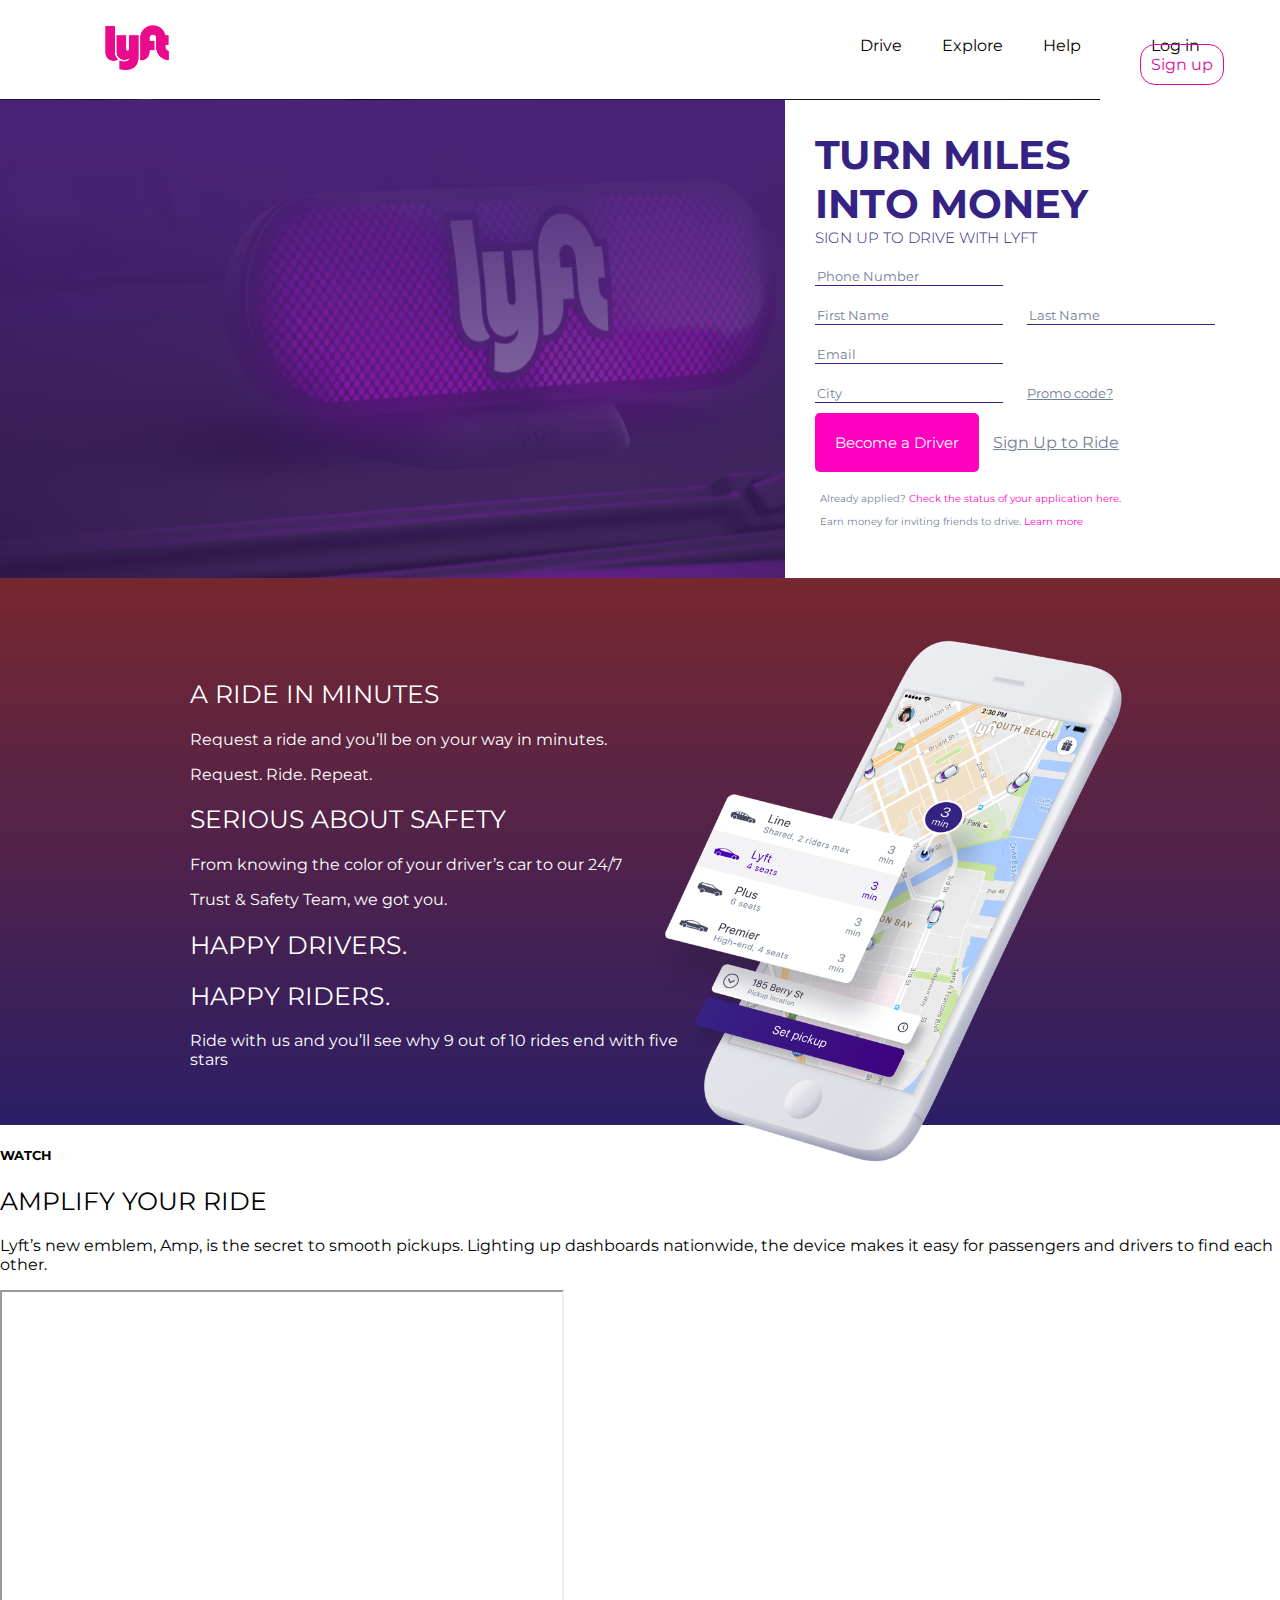
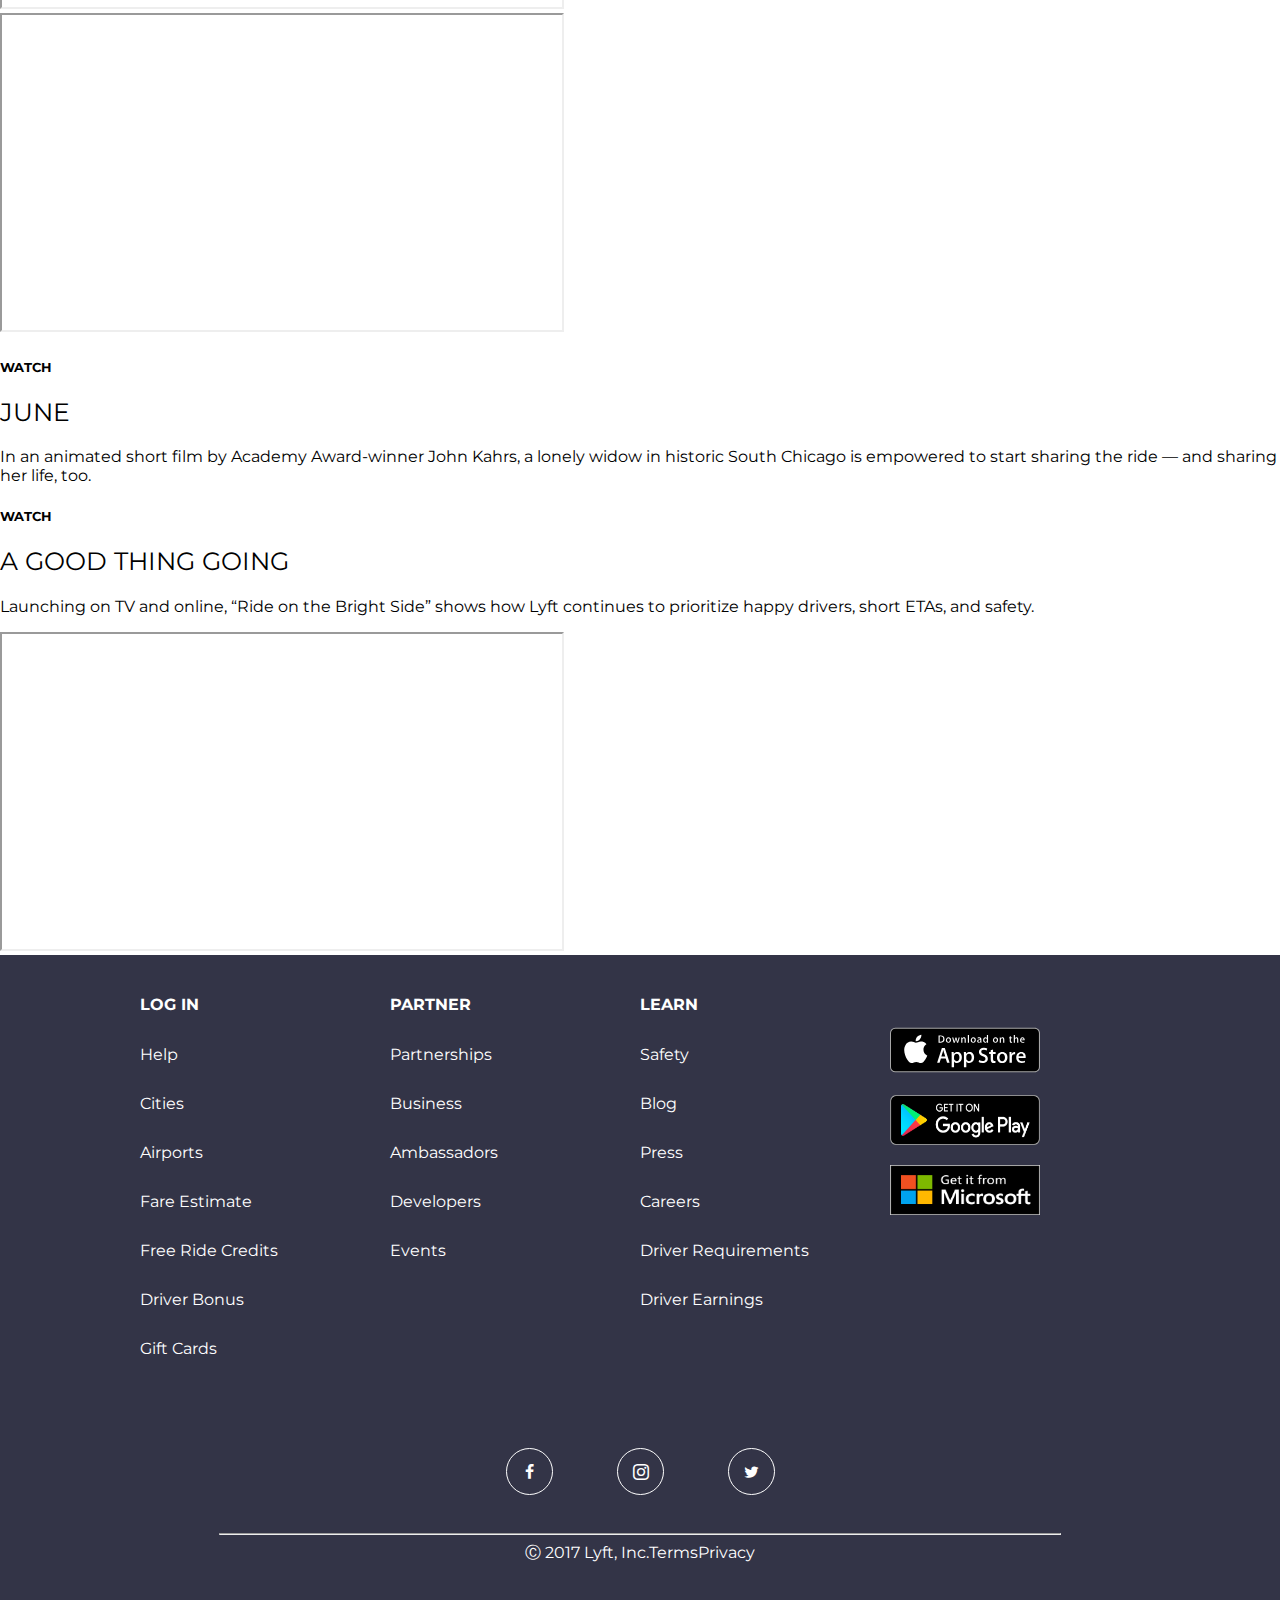
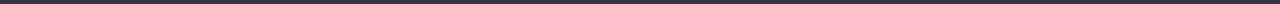
==== index.html @ 4984387f "Footer ready" ====
<!DOCTYPE html>
<html lang="en">
<head>
	<meta charset="UTF-8">
	<title>Leccion27-ProyectoFinal</title>
	<link rel="stylesheet" href="assets/css/main.css">
	<!-- FONTS -->
	<link href="https://fonts.googleapis.com/css?family=Montserrat:300,300i,400,400i,500|Raleway:300,300i,400,400i,500" rel="stylesheet">
	<!-- ICONS -->
	<link rel="stylesheet" href="assets/fonts/style.css">
</head>
<body>
	<header>
		<div>
			<img src="assets/img/logo-pink.png" alt="logo-pink" id="fondo">
			<nav>
				<ul>
					<li><a href="">Drive</a></li>
					<li><a href="">Explore</a></li>
					<li><a href="">Help</a></li>
				</ul>
				<div>
					<a href="">Log in</a>
					<a href="" class="sign-up">Sign up</a>
				</div>
			</nav>	
		</div>	
	</header>

	<div id="registro">
		<div id="container">
			<aside>
			<h1>TURN MILES <br>INTO MONEY</h1>
			<h6>SIGN UP TO DRIVE WITH LYFT</h6>
				<div>
					<form action="">
						<div>
							<input type="tel" placeholder="Phone Number">
						</div>
						<div>
							<input type="text" placeholder="First Name">
						
						<span class="right">
							<input type="text" placeholder="Last Name" id="lastname">
						</span>
						</div>
						<div>
							<input type="email" placeholder="Email">
						</div>
						<div>
							<input type="text" placeholder="City">
						
						<span class="right"><ins>Promo code?</ins></span>
						</div>
						<button type="submit">Become a Driver</button>
						<span><ins>Sign Up to Ride</ins></span>
						<div class="condi">
							<p>Already applied? <span style="color: #FF00BF">Check the status of your application here.</span></p>
							<p>Earn money for inviting friends to drive. <span style="color: #FF00BF">Learn more</span> </p>
						</div>
					</form>
				</div>
			</aside>	
		</div>		
	</div>
	<section id="second">
		<div class="section-two">
			<div>
				<h2>A RIDE IN MINUTES</h2>
				<p>Request a ride and you’ll be on your way in minutes.</p>
				<p>Request. Ride. Repeat.</p>
			</div>
			<div>
				<h2>SERIOUS ABOUT SAFETY</h2>
				<p>From knowing the color of your driver’s car to our 24/7</p>
				<p>Trust & Safety Team, we got you.</p>
			</div>
			<div>
				<h2>HAPPY DRIVERS.</h2>
				<h2>HAPPY RIDERS.</h2>
				<p>Ride with us and you’ll see why 9 out of 10 rides end with five stars</p>
			</div>
		</div>
		<img src="assets/img/phone.png" alt="phone" class="phone">
	</section>
	<section id="third">
		<div>
			<h5>WATCH</h5>
			<h2>AMPLIFY YOUR RIDE</h2>
			<p>Lyft’s new emblem, Amp, is the secret to smooth pickups. Lighting up dashboards nationwide, the device makes it easy for passengers and drivers to find each other.</p>
			<iframe width="560" height="315" src="https://www.youtube.com/embed/fLSmUWOYpKw?autohide=1" allowfullscreen></iframe>
		</div>
		<div>
			<iframe width="560" height="315" src="https://www.youtube.com/embed/v8nyGzOLsdw?autohide=1" allowfullscreen></iframe>
			<h5>WATCH</h5>
			<h2>JUNE</h2>
			<p>In an animated short film by Academy Award-winner John Kahrs, a lonely widow in historic South Chicago is empowered to start sharing the ride — and sharing her life, too.</p>
		</div>
		<div>
			<h5>WATCH</h5>
			<h2>A GOOD THING GOING</h2>
			<p>Launching on TV and online, “Ride on the Bright Side” shows how Lyft continues to prioritize happy drivers, short ETAs, and safety.</p>
			<iframe width="560" height="315" src="https://www.youtube.com/embed/xj2VWLV0xCU?autohide=1" allowfullscreen></iframe>
		</div>
	</section>

	<footer>
		<div class="foot-right">
			<div class="foot-one foot">
				<h4>LOG IN</h4>
				<a href="">Help</a>
				<a href="">Cities</a>
				<a href="">Airports</a>
				<a href="">Fare Estimate</a>
				<a href="">Free Ride Credits</a>
				<a href="">Driver Bonus</a>
				<a href="">Gift Cards</a>
			</div>
			<div class="foot-two foot">
				<h4>PARTNER</h4>
				<a href="">Partnerships</a>
				<a href="">Business</a>
				<a href="">Ambassadors</a>
				<a href="">Developers</a>
				<a href="">Events</a>
			</div>
			<div class="foot-three foot">
				<h4>LEARN</h4>
				<a href="">Safety</a>
				<a href="">Blog</a>
				<a href="">Press</a>
				<a href="">Careers</a>
				<a href="">Driver Requirements</a>
				<a href="">Driver Earnings</a>
			</div>
		</div>
		<div class="foot-right box2">
			<img src="assets/img/apple-store.svg" alt="" class="foot-img">
			<img src="assets/img/google-play.png" alt="" class="foot-img">
			<img src="assets/img/microsoft.png" alt="" class="foot-img">
		</div>
		<div class="social">
			<div class="icon-bord"><span class="icon icon-facebook"></span></div>
			<div class="icon-bord"><span class="icon icon-instagram"></span></div>
			<div class="icon-bord"><span class="icon icon-twitter"></span>
			</div>		
		<hr>
		<span>&#9400; 2017 Lyft, Inc.TermsPrivacy</span>
		</div>
	</footer>


	<script type="text/javascript" src="assets/js/app.js" ></script>
</body>
</html>
---- assets/css/main.css ----
/*font-family: 'Raleway', sans-serif;*/

*{
	font-family: 'Montserrat', sans-serif;
	
}
body{
	margin:0;
	padding: 0;
}
header{
	/*overflow: auto;*/
	position: fixed;
	top: 0;
	width: 100%;
	z-index: 10;
	background: #fff;
	

}

#fondo{
	width: 5%;
	height: 5%
	margin: 10px;
	margin-left: 80px;
	padding: 25px;
	margin-top: 
}
nav{
	position: absolute;
	top: 20px;
}
ul{
	margin-left: 800px;
	}
li{
	float: left;
	list-style: none;
}
a{
	margin: 10px;
	padding: 10px;
	color: #000;
	text-decoration: none;
}
nav > div{
	margin-left: 1130px;
}
div > a{
	border: 1px solid white;
	border-radius:  15px;
	padding: 10px 10px;
}
/*div > a:nth-child(2){*/
.sign-up{
	color: #D50D9F;
	border-color: #D50D9F;

}
/*REGISTRO*/
aside{
	position: relative;
	left: 785px;
	/*margin-left: 850px;*/
	background: #fff;
	width: 500px;
	padding: 30px;
	color: #352384;

}
#registro{
	position: relative;
	background-image: url("../img/fondo.png");
	/*background-size: 100% 100%;*/
	background-repeat: no-repeat;
	background-position: -100px 35%;
	padding-top: 100px;
	
}
#container{
	background: rgba(75,34,120,1);
	background:linear-gradient(rgba(75,34,120,1) 0%, rgba(75,34,120,0.5) 100%);
	
}
h1{
	font-size: 40px;
	margin: 0;
}
h6{
	font-size: 15px;
	font-weight: 300;
	padding: 0;
	margin:0;
	margin-bottom: 10px;
}
/*FORMULARIO*/
input{
	border: none;
	border-bottom: 1px solid #352384;
	color: #352384;
	margin: 10px 0;

}
input::placeholder{
	color: #728099;

}
.right{
	margin-left: 20px;
	color: #728099;
	font-size: 13px;
}
button{
	background: #FF00BF;
	color: #fff;
	border: none;
	padding: 20px;
	border-radius: 5px;
	font-size: 15px;
}
span:nth-child(6){
	color: #728099;
	margin-left: 10px;
}
.condi{
	font-size: 10px;
	color: #728099;
	margin: 5px;
	padding: 5px 0;
}
/*SECTION 2*/
#second{
	position: relative;
	background:linear-gradient(#76272F,#2B1E66);
}
.section-two{
	color: #fff;
	margin-left: 150px;
	padding: 40px;
	padding-top: 80px;
	width: 500px;
}
.phone{
	position: absolute;
	top: 50px;
	left: 50%;
	width: 40%;
	height: 100%;
}
h2{
	font-size: 25px;
	font-weight: 400;

}
/*SECTION 3*/

/*FOOTER*/
footer{
	background: #333447;
	position: relative;
}
.foot{
	margin-left: 120px;
	/*display: inline-block;*/
}
h4{
	color: white;
	margin-left: 20px;
	margin-top: 40px;
}
.foot-two{
	/*margin-bottom: 100px;*/
	position: absolute;
	top: 0;
	left:250px;
}
.foot-three{
	position: absolute;
	top: 0;
	left: 500px;
}
.foot > a{
	display: block;
	border: none;
	color: #fff;
}
.foot > a:hover{
	color: #D50D9F;
	text-decoration: underline;
}
.foot-right{
	display: inline-block;
}
.box2{
	/*margin-left: 120px;*/
	position: absolute;
	top: 50px;
	right: 220px;
}
.foot-img{
	width: 150px;
	height: 50px;
	display: block;
	margin: 20px;
}
/*SOCIAL*/
.social{
	width: 1200px;
	margin: 0 auto;
	text-align: center;
	color: #fff;
	padding:40px;
	/*padding-bottom: 40px;*/
}
.icon-bord{
	border:1px solid #fff;
	border-radius: 50%;
	display: inline-block;
	padding: 15px;
	width: 15px;
	height: 15px;
	margin: 30px;
}
hr{
	width: 70%;
};
---- assets/fonts/style.css ----
@font-face {
  font-family: 'icomoon';
  src:  url('fonts/icomoon.eot?a2e621');
  src:  url('fonts/icomoon.eot?a2e621#iefix') format('embedded-opentype'),
    url('fonts/icomoon.ttf?a2e621') format('truetype'),
    url('fonts/icomoon.woff?a2e621') format('woff'),
    url('fonts/icomoon.svg?a2e621#icomoon') format('svg');
  font-weight: normal;
  font-style: normal;
}

[class^="icon-"], [class*=" icon-"] {
  /* use !important to prevent issues with browser extensions that change fonts */
  font-family: 'icomoon' !important;
  speak: none;
  font-style: normal;
  font-weight: normal;
  font-variant: normal;
  text-transform: none;
  line-height: 1;

  /* Better Font Rendering =========== */
  -webkit-font-smoothing: antialiased;
  -moz-osx-font-smoothing: grayscale;
}

.icon-star:before {
  content: "\f005";
}
.icon-star-o:before {
  content: "\f006";
}
.icon-user:before {
  content: "\f007";
}
.icon-film:before {
  content: "\f008";
}
.icon-th-large:before {
  content: "\f009";
}
.icon-volume-up:before {
  content: "\f028";
}
.icon-leaf:before {
  content: "\f06c";
}
.icon-comment:before {
  content: "\f075";
}
.icon-comments:before {
  content: "\f086";
}
.icon-thumbs-o-up:before {
  content: "\f087";
}
.icon-heart-o:before {
  content: "\f08a";
}
.icon-bookmark-o:before {
  content: "\f097";
}
.icon-twitter:before {
  content: "\f099";
}
.icon-facebook:before {
  content: "\f09a";
}
.icon-facebook-f:before {
  content: "\f09a";
}
.icon-google-plus:before {
  content: "\f0d5";
}
.icon-linkedin:before {
  content: "\f0e1";
}
.icon-bug:before {
  content: "\f188";
}
.icon-pagelines:before {
  content: "\f18c";
}
.icon-child:before {
  content: "\f1ae";
}
.icon-share-alt:before {
  content: "\f1e0";
}
.icon-venus:before {
  content: "\f221";
}
.icon-mars:before {
  content: "\f222";
}
.icon-snapchat-ghost:before {
  content: "\f2ac";
}
.icon-user-circle-o:before {
  content: "\f2be";
}
.icon-pen:before {
  content: "\e900";
}
.icon-music2:before {
  content: "\e902";
}
.icon-world:before {
  content: "\e901";
}
.icon-home3:before {
  content: "\e903";
}
.icon-music:before {
  content: "\e911";
}
.icon-play:before {
  content: "\e912";
}
.icon-pacman:before {
  content: "\e916";
}
.icon-spades:before {
  content: "\e917";
}
.icon-clubs:before {
  content: "\e918";
}
.icon-search2:before {
  content: "\e986";
}
.icon-accessibility:before {
  content: "\e9b2";
}
.icon-point-down:before {
  content: "\ea05";
}
.icon-instagram:before {
  content: "\ea92";
}
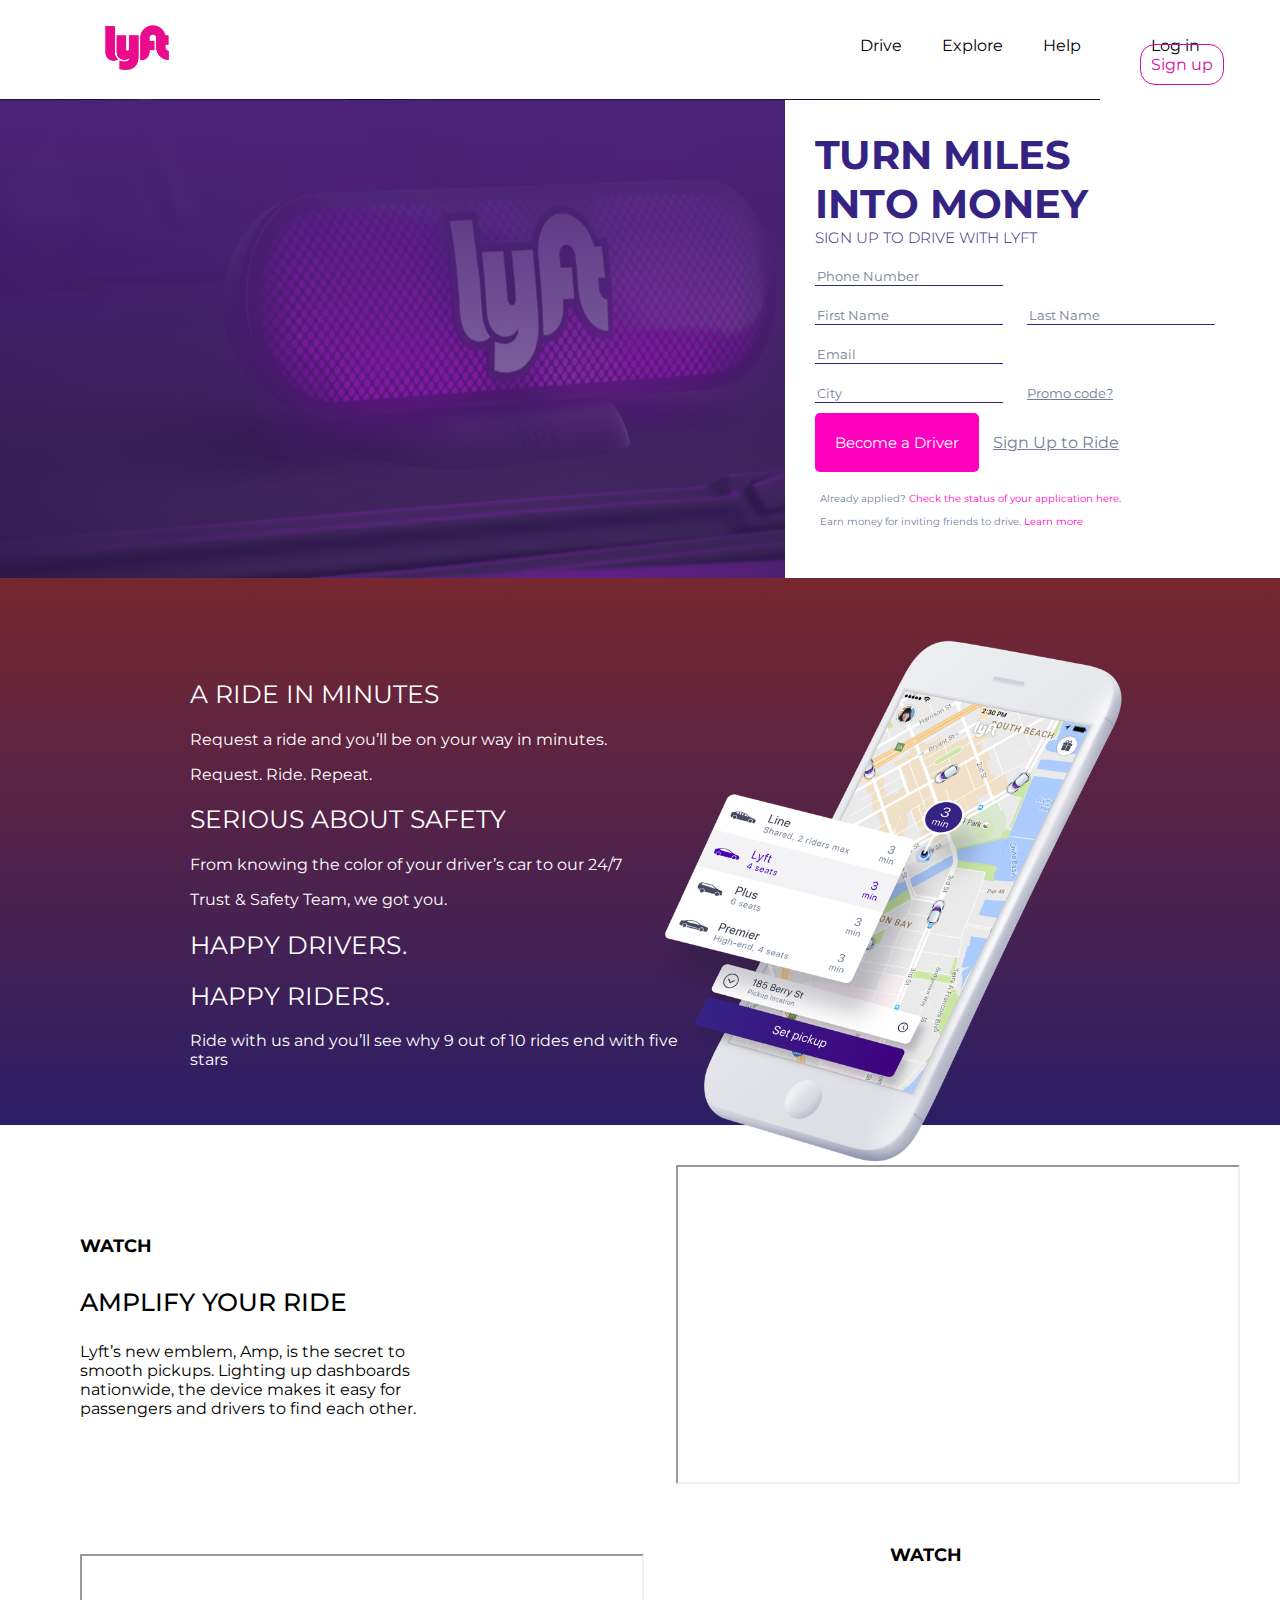
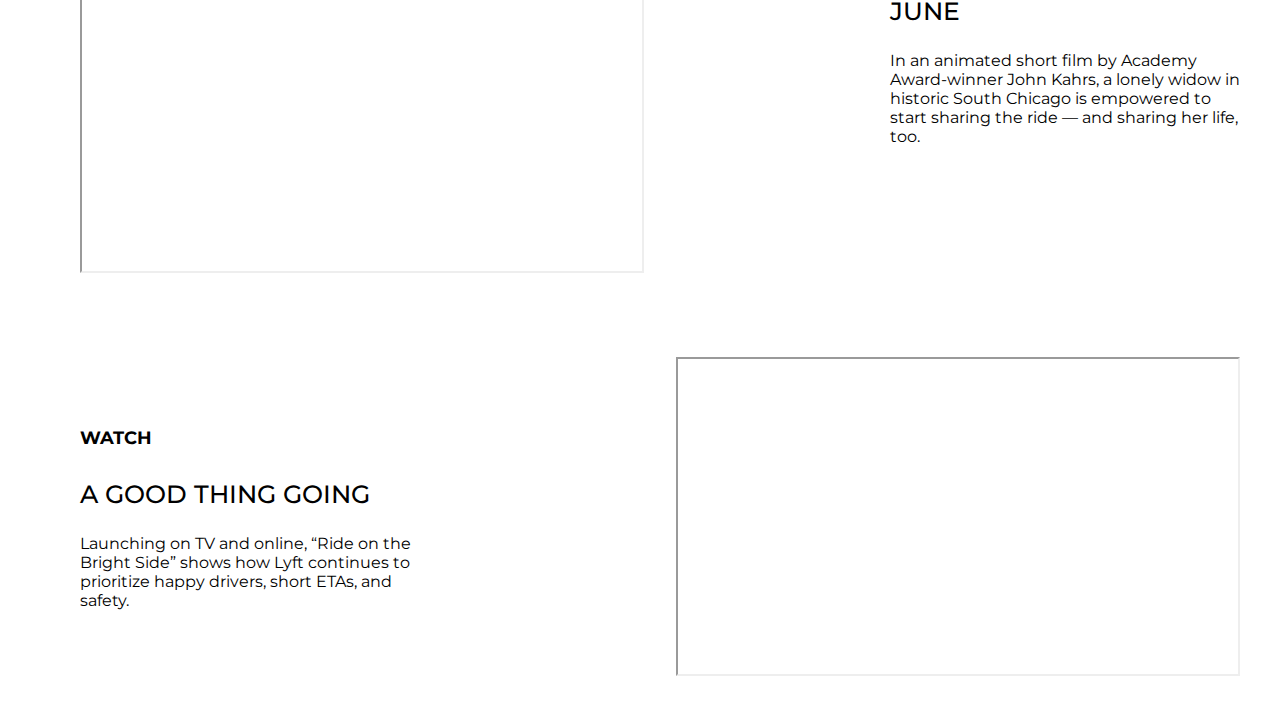
==== commit d04e1c10: "Section half-ready" ====
--- a/index.html
+++ b/index.html
@@ -21,7 +21,7 @@
 				</ul>
 				<div>
 					<a href="">Log in</a>
-					<a href="" class="sign-up">Sign up</a>
+					<a href="">Sign up</a>
 				</div>
 			</nav>	
 		</div>	
@@ -84,70 +84,32 @@
 		<img src="assets/img/phone.png" alt="phone" class="phone">
 	</section>
 	<section id="third">
-		<div>
+		<div class="section-three box3">
 			<h5>WATCH</h5>
-			<h2>AMPLIFY YOUR RIDE</h2>
-			<p>Lyft’s new emblem, Amp, is the secret to smooth pickups. Lighting up dashboards nationwide, the device makes it easy for passengers and drivers to find each other.</p>
-			<iframe width="560" height="315" src="https://www.youtube.com/embed/fLSmUWOYpKw?autohide=1" allowfullscreen></iframe>
+			<h3>AMPLIFY YOUR RIDE</h3>
+			<p class="section">Lyft’s new emblem, Amp, is the secret to smooth pickups. Lighting up dashboards nationwide, the device makes it easy for passengers and drivers to find each other.</p>
+			<iframe class="video1" width="560" height="315" src="https://www.youtube.com/embed/fLSmUWOYpKw?autohide=1" allowfullscreen></iframe>
 		</div>
-		<div>
-			<iframe width="560" height="315" src="https://www.youtube.com/embed/v8nyGzOLsdw?autohide=1" allowfullscreen></iframe>
+		<div class="section-three">
+			<iframe class="video2" width="560" height="315" src="https://www.youtube.com/embed/v8nyGzOLsdw?autohide=1" allowfullscreen></iframe>
+			<div class="box4">		
+				<h5>WATCH</h5>
+				<h3>JUNE</h3>
+				<p class="section">In an animated short film by Academy Award-winner John Kahrs, a lonely widow in historic South Chicago is empowered to start sharing the ride — and sharing her life, too.</p>
+			</div>
+		</div>
+		<div class="section-three box5">
 			<h5>WATCH</h5>
-			<h2>JUNE</h2>
-			<p>In an animated short film by Academy Award-winner John Kahrs, a lonely widow in historic South Chicago is empowered to start sharing the ride — and sharing her life, too.</p>
-		</div>
-		<div>
-			<h5>WATCH</h5>
-			<h2>A GOOD THING GOING</h2>
-			<p>Launching on TV and online, “Ride on the Bright Side” shows how Lyft continues to prioritize happy drivers, short ETAs, and safety.</p>
-			<iframe width="560" height="315" src="https://www.youtube.com/embed/xj2VWLV0xCU?autohide=1" allowfullscreen></iframe>
+			<h3>A GOOD THING GOING</h3>
+			<p class="section">Launching on TV and online, “Ride on the Bright Side” shows how Lyft continues to prioritize happy drivers, short ETAs, and safety.</p>
+			<iframe class="video3" width="560" height="315" src="https://www.youtube.com/embed/xj2VWLV0xCU?autohide=1" allowfullscreen></iframe>
 		</div>
 	</section>
 
-	<footer>
-		<div class="foot-right">
-			<div class="foot-one foot">
-				<h4>LOG IN</h4>
-				<a href="">Help</a>
-				<a href="">Cities</a>
-				<a href="">Airports</a>
-				<a href="">Fare Estimate</a>
-				<a href="">Free Ride Credits</a>
-				<a href="">Driver Bonus</a>
-				<a href="">Gift Cards</a>
-			</div>
-			<div class="foot-two foot">
-				<h4>PARTNER</h4>
-				<a href="">Partnerships</a>
-				<a href="">Business</a>
-				<a href="">Ambassadors</a>
-				<a href="">Developers</a>
-				<a href="">Events</a>
-			</div>
-			<div class="foot-three foot">
-				<h4>LEARN</h4>
-				<a href="">Safety</a>
-				<a href="">Blog</a>
-				<a href="">Press</a>
-				<a href="">Careers</a>
-				<a href="">Driver Requirements</a>
-				<a href="">Driver Earnings</a>
-			</div>
-		</div>
-		<div class="foot-right box2">
-			<img src="assets/img/apple-store.svg" alt="" class="foot-img">
-			<img src="assets/img/google-play.png" alt="" class="foot-img">
-			<img src="assets/img/microsoft.png" alt="" class="foot-img">
-		</div>
-		<div class="social">
-			<div class="icon-bord"><span class="icon icon-facebook"></span></div>
-			<div class="icon-bord"><span class="icon icon-instagram"></span></div>
-			<div class="icon-bord"><span class="icon icon-twitter"></span>
-			</div>		
-		<hr>
-		<span>&#9400; 2017 Lyft, Inc.TermsPrivacy</span>
-		</div>
-	</footer>
+	
+
+
+
 
 
 	<script type="text/javascript" src="assets/js/app.js" ></script>
--- a/assets/css/main.css
+++ b/assets/css/main.css
@@ -52,8 +52,7 @@
 	border-radius:  15px;
 	padding: 10px 10px;
 }
-/*div > a:nth-child(2){*/
-.sign-up{
+div > a:nth-child(2){
 	color: #D50D9F;
 	border-color: #D50D9F;
 
@@ -154,74 +153,45 @@
 
 }
 /*SECTION 3*/
-
+h5{
+	font-size: 18px;
+}
+h3{
+	font-size: 25px;
+	font-weight: 500;
+}
+.section{
+	width: 350px;
+}
+.third{
+	position: relative;
+}
+.section-three{
+	margin:40px;
+	padding:40px;
+	position: relative;
+}
+.video1{
+	position: absolute;
+	top: 0;
+	right: 0;
+}
+/*.video2{
+	position: absolute;
+	top: 0;
+	left: 0;
+}*/
+.box4{
+	position: absolute;
+	top: 0;
+	right: 0;
+}
+.video3{
+	position: absolute;
+	top: 0;
+	right: 0;
+}
 /*FOOTER*/
 footer{
 	background: #333447;
-	position: relative;
-}
-.foot{
-	margin-left: 120px;
-	/*display: inline-block;*/
-}
-h4{
-	color: white;
-	margin-left: 20px;
-	margin-top: 40px;
-}
-.foot-two{
-	/*margin-bottom: 100px;*/
-	position: absolute;
-	top: 0;
-	left:250px;
-}
-.foot-three{
-	position: absolute;
-	top: 0;
-	left: 500px;
-}
-.foot > a{
-	display: block;
-	border: none;
-	color: #fff;
-}
-.foot > a:hover{
-	color: #D50D9F;
-	text-decoration: underline;
-}
-.foot-right{
-	display: inline-block;
-}
-.box2{
-	/*margin-left: 120px;*/
-	position: absolute;
-	top: 50px;
-	right: 220px;
-}
-.foot-img{
-	width: 150px;
-	height: 50px;
-	display: block;
-	margin: 20px;
-}
-/*SOCIAL*/
-.social{
-	width: 1200px;
-	margin: 0 auto;
-	text-align: center;
-	color: #fff;
-	padding:40px;
-	/*padding-bottom: 40px;*/
-}
-.icon-bord{
-	border:1px solid #fff;
-	border-radius: 50%;
-	display: inline-block;
-	padding: 15px;
-	width: 15px;
-	height: 15px;
-	margin: 30px;
-}
-hr{
-	width: 70%;
-};+}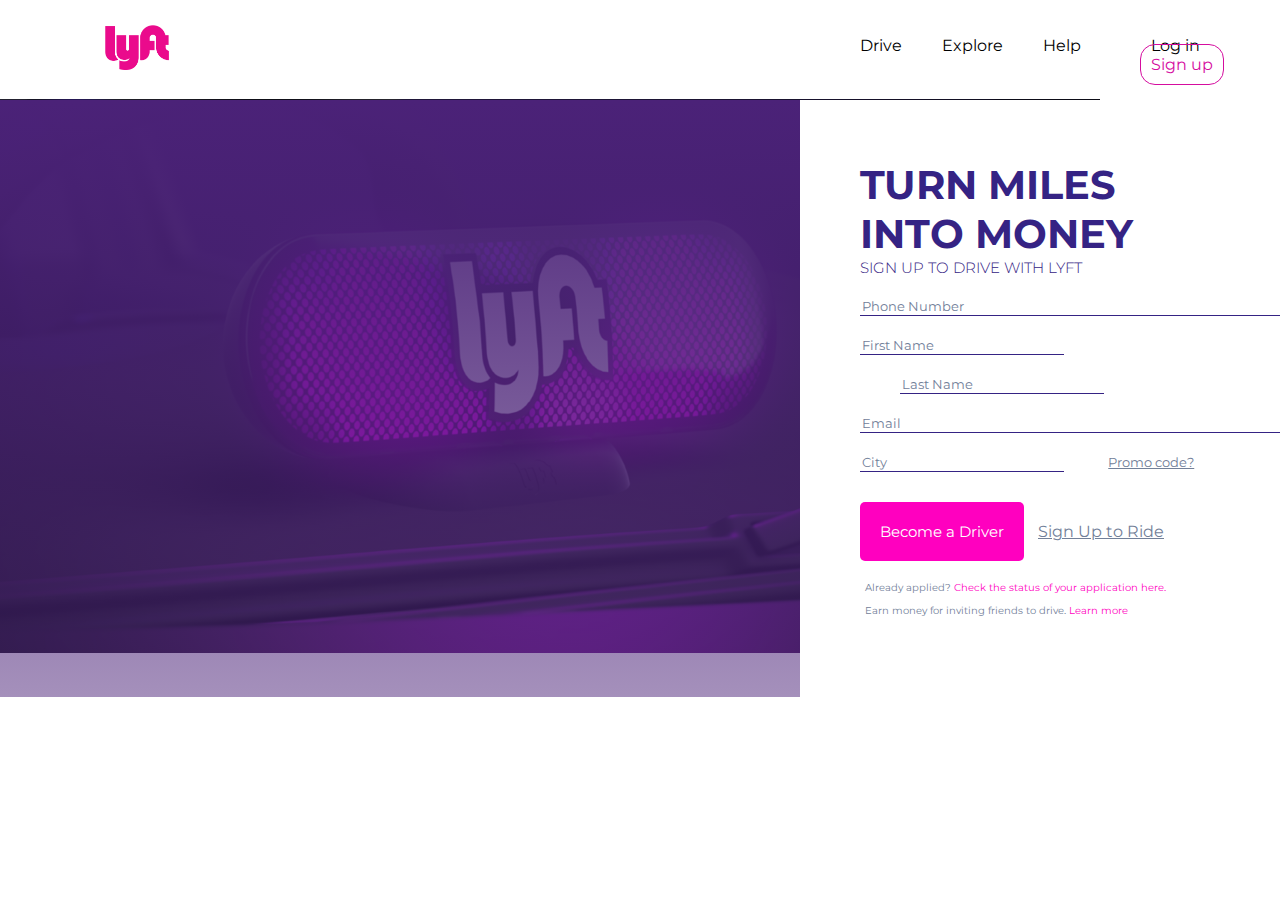
==== commit 9dc58e1e: "nav-ready" ====
--- a/index.html
+++ b/index.html
@@ -38,17 +38,17 @@
 							<input type="tel" placeholder="Phone Number">
 						</div>
 						<div>
-							<input type="text" placeholder="First Name">
+							<input class="middle" type="text" placeholder="First Name">
 						
 						<span class="right">
-							<input type="text" placeholder="Last Name" id="lastname">
+							<input class="middle" type="text" placeholder="Last Name" id="lastname">
 						</span>
 						</div>
 						<div>
 							<input type="email" placeholder="Email">
 						</div>
 						<div>
-							<input type="text" placeholder="City">
+							<input class="middle" type="text" placeholder="City">
 						
 						<span class="right"><ins>Promo code?</ins></span>
 						</div>
@@ -63,49 +63,6 @@
 			</aside>	
 		</div>		
 	</div>
-	<section id="second">
-		<div class="section-two">
-			<div>
-				<h2>A RIDE IN MINUTES</h2>
-				<p>Request a ride and you’ll be on your way in minutes.</p>
-				<p>Request. Ride. Repeat.</p>
-			</div>
-			<div>
-				<h2>SERIOUS ABOUT SAFETY</h2>
-				<p>From knowing the color of your driver’s car to our 24/7</p>
-				<p>Trust & Safety Team, we got you.</p>
-			</div>
-			<div>
-				<h2>HAPPY DRIVERS.</h2>
-				<h2>HAPPY RIDERS.</h2>
-				<p>Ride with us and you’ll see why 9 out of 10 rides end with five stars</p>
-			</div>
-		</div>
-		<img src="assets/img/phone.png" alt="phone" class="phone">
-	</section>
-	<section id="third">
-		<div class="section-three box3">
-			<h5>WATCH</h5>
-			<h3>AMPLIFY YOUR RIDE</h3>
-			<p class="section">Lyft’s new emblem, Amp, is the secret to smooth pickups. Lighting up dashboards nationwide, the device makes it easy for passengers and drivers to find each other.</p>
-			<iframe class="video1" width="560" height="315" src="https://www.youtube.com/embed/fLSmUWOYpKw?autohide=1" allowfullscreen></iframe>
-		</div>
-		<div class="section-three">
-			<iframe class="video2" width="560" height="315" src="https://www.youtube.com/embed/v8nyGzOLsdw?autohide=1" allowfullscreen></iframe>
-			<div class="box4">		
-				<h5>WATCH</h5>
-				<h3>JUNE</h3>
-				<p class="section">In an animated short film by Academy Award-winner John Kahrs, a lonely widow in historic South Chicago is empowered to start sharing the ride — and sharing her life, too.</p>
-			</div>
-		</div>
-		<div class="section-three box5">
-			<h5>WATCH</h5>
-			<h3>A GOOD THING GOING</h3>
-			<p class="section">Launching on TV and online, “Ride on the Bright Side” shows how Lyft continues to prioritize happy drivers, short ETAs, and safety.</p>
-			<iframe class="video3" width="560" height="315" src="https://www.youtube.com/embed/xj2VWLV0xCU?autohide=1" allowfullscreen></iframe>
-		</div>
-	</section>
-
 	
 
 
--- a/assets/css/main.css
+++ b/assets/css/main.css
@@ -60,12 +60,13 @@
 /*REGISTRO*/
 aside{
 	position: relative;
-	left: 785px;
+	left: 800px;
 	/*margin-left: 850px;*/
 	background: #fff;
-	width: 500px;
-	padding: 30px;
+	/*width: 500px;*/
+	padding: 60px;
 	color: #352384;
+	display: inline-block;
 
 }
 #registro{
@@ -99,14 +100,22 @@
 	border-bottom: 1px solid #352384;
 	color: #352384;
 	margin: 10px 0;
+	width: 100%;
 
 }
 input::placeholder{
 	color: #728099;
 
 }
+form{
+	width: 445px;
+}
+
+.middle{
+	width: 45%;
+}
 .right{
-	margin-left: 20px;
+	margin-left: 40px;
 	color: #728099;
 	font-size: 13px;
 }
@@ -117,6 +126,7 @@
 	padding: 20px;
 	border-radius: 5px;
 	font-size: 15px;
+	margin-top: 20px;
 }
 span:nth-child(6){
 	color: #728099;
@@ -153,44 +163,7 @@
 
 }
 /*SECTION 3*/
-h5{
-	font-size: 18px;
-}
-h3{
-	font-size: 25px;
-	font-weight: 500;
-}
-.section{
-	width: 350px;
-}
-.third{
-	position: relative;
-}
-.section-three{
-	margin:40px;
-	padding:40px;
-	position: relative;
-}
-.video1{
-	position: absolute;
-	top: 0;
-	right: 0;
-}
-/*.video2{
-	position: absolute;
-	top: 0;
-	left: 0;
-}*/
-.box4{
-	position: absolute;
-	top: 0;
-	right: 0;
-}
-.video3{
-	position: absolute;
-	top: 0;
-	right: 0;
-}
+
 /*FOOTER*/
 footer{
 	background: #333447;
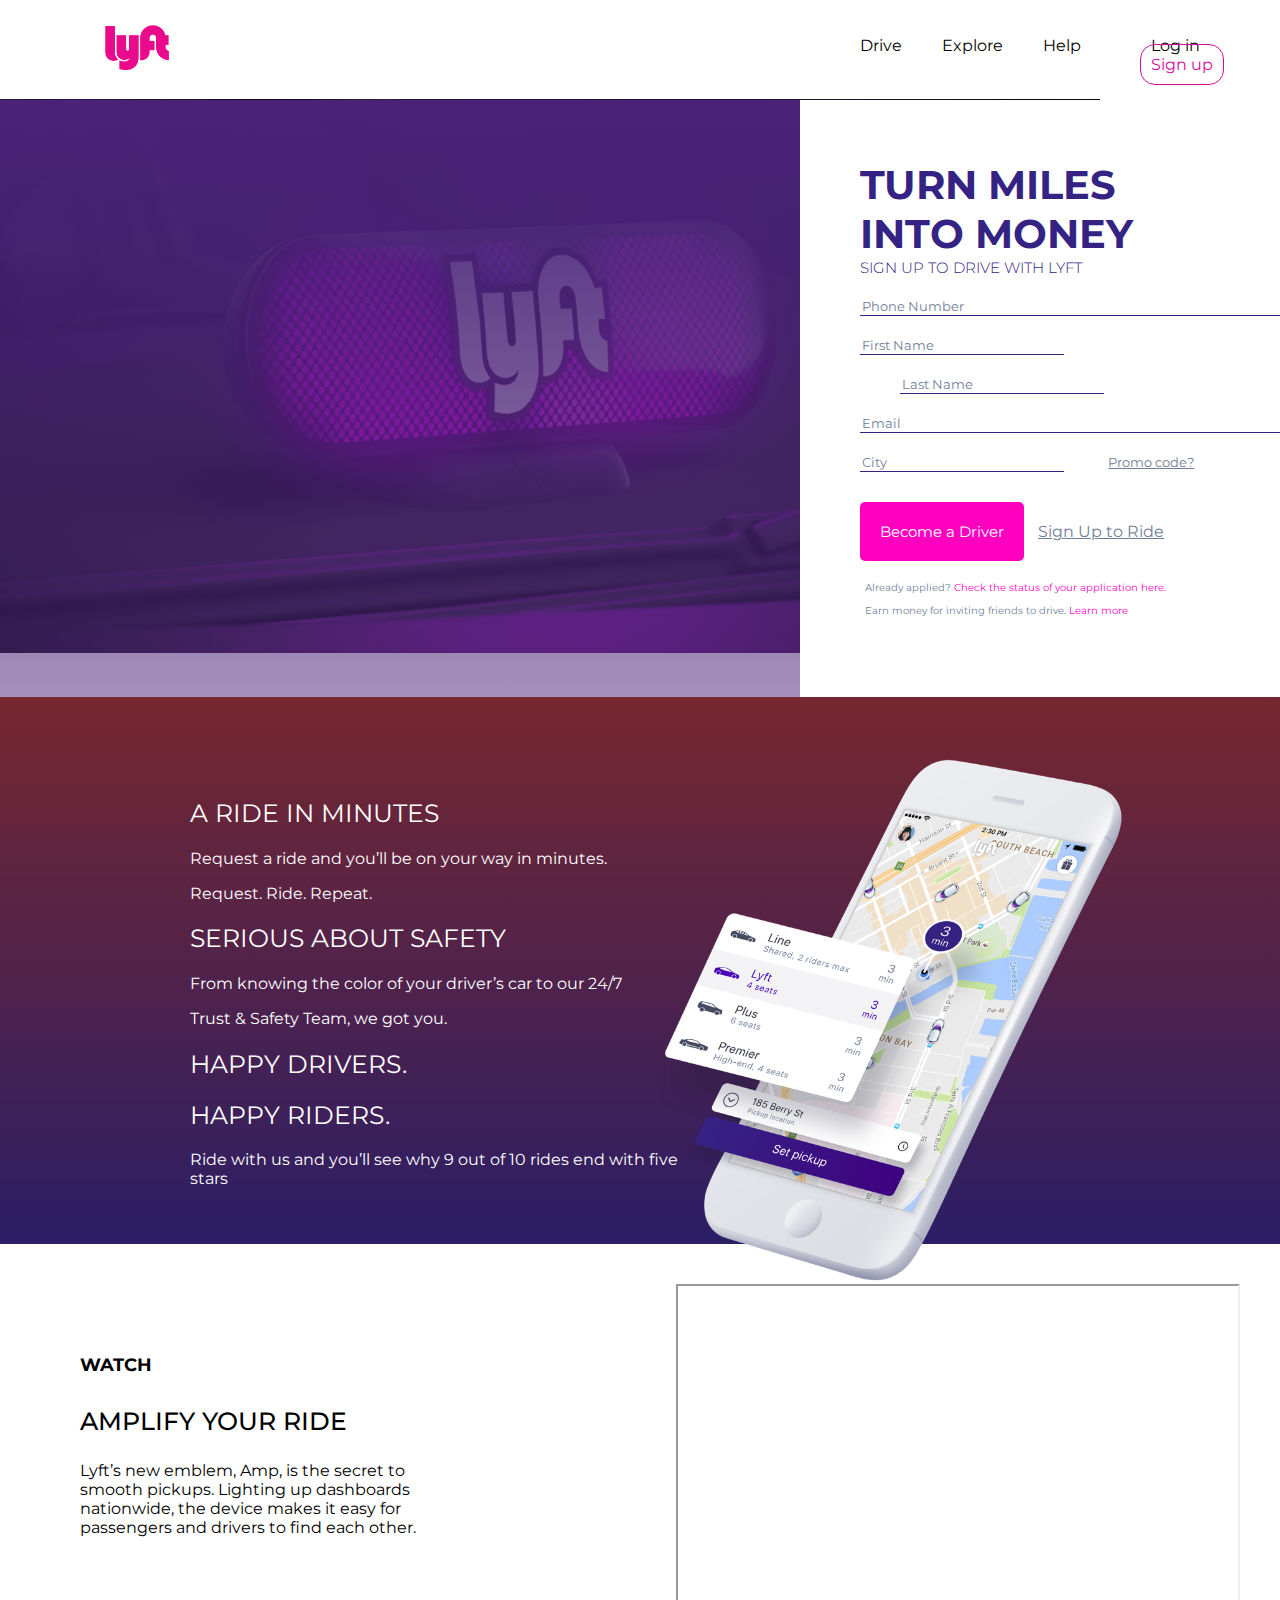
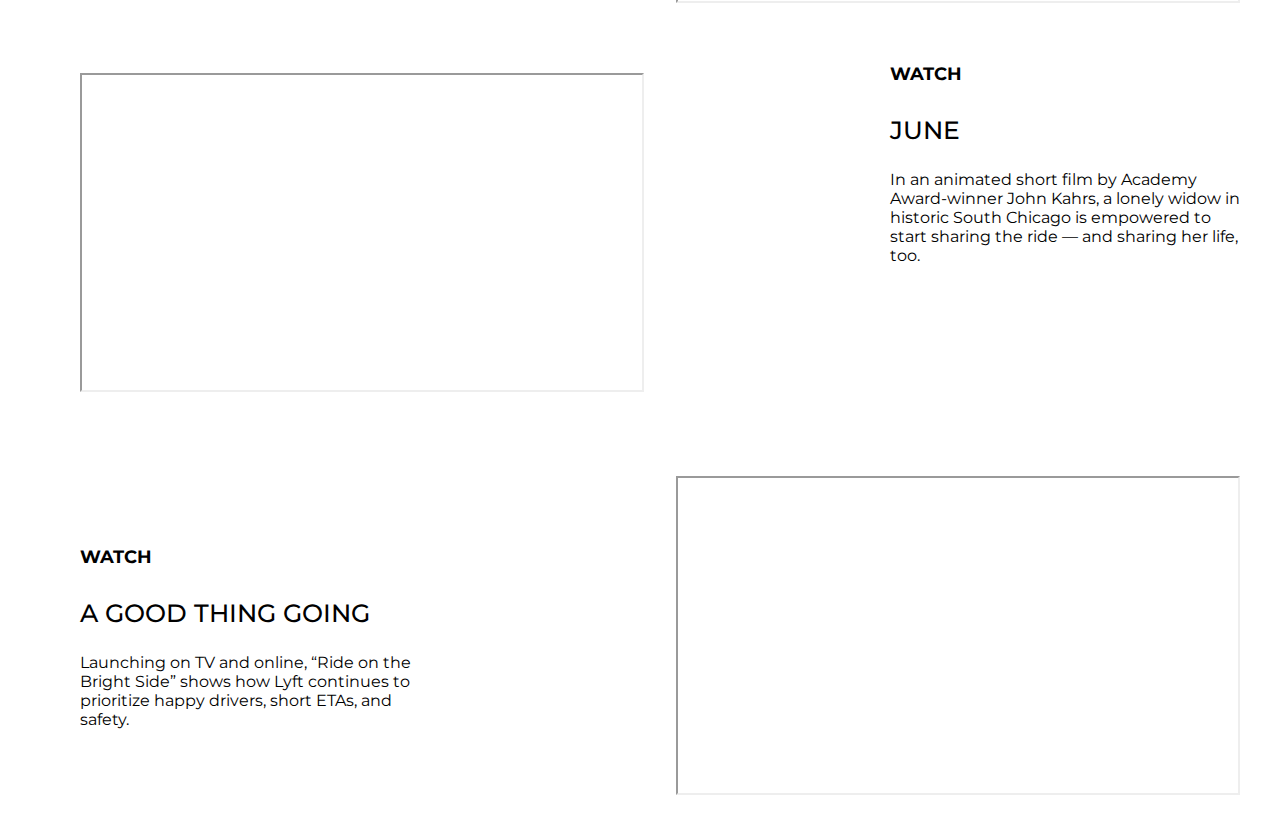
==== commit 5d2ea2c5: "Merge branch 'Sections' of https://github.com/EmmAlva/Leccion27-ProyectoFinal into Join" ====
--- a/index.html
+++ b/index.html
@@ -63,6 +63,49 @@
 			</aside>	
 		</div>		
 	</div>
+	<section id="second">
+		<div class="section-two">
+			<div>
+				<h2>A RIDE IN MINUTES</h2>
+				<p>Request a ride and you’ll be on your way in minutes.</p>
+				<p>Request. Ride. Repeat.</p>
+			</div>
+			<div>
+				<h2>SERIOUS ABOUT SAFETY</h2>
+				<p>From knowing the color of your driver’s car to our 24/7</p>
+				<p>Trust & Safety Team, we got you.</p>
+			</div>
+			<div>
+				<h2>HAPPY DRIVERS.</h2>
+				<h2>HAPPY RIDERS.</h2>
+				<p>Ride with us and you’ll see why 9 out of 10 rides end with five stars</p>
+			</div>
+		</div>
+		<img src="assets/img/phone.png" alt="phone" class="phone">
+	</section>
+	<section id="third">
+		<div class="section-three box3">
+			<h5>WATCH</h5>
+			<h3>AMPLIFY YOUR RIDE</h3>
+			<p class="section">Lyft’s new emblem, Amp, is the secret to smooth pickups. Lighting up dashboards nationwide, the device makes it easy for passengers and drivers to find each other.</p>
+			<iframe class="video1" width="560" height="315" src="https://www.youtube.com/embed/fLSmUWOYpKw?autohide=1" allowfullscreen></iframe>
+		</div>
+		<div class="section-three">
+			<iframe class="video2" width="560" height="315" src="https://www.youtube.com/embed/v8nyGzOLsdw?autohide=1" allowfullscreen></iframe>
+			<div class="box4">		
+				<h5>WATCH</h5>
+				<h3>JUNE</h3>
+				<p class="section">In an animated short film by Academy Award-winner John Kahrs, a lonely widow in historic South Chicago is empowered to start sharing the ride — and sharing her life, too.</p>
+			</div>
+		</div>
+		<div class="section-three box5">
+			<h5>WATCH</h5>
+			<h3>A GOOD THING GOING</h3>
+			<p class="section">Launching on TV and online, “Ride on the Bright Side” shows how Lyft continues to prioritize happy drivers, short ETAs, and safety.</p>
+			<iframe class="video3" width="560" height="315" src="https://www.youtube.com/embed/xj2VWLV0xCU?autohide=1" allowfullscreen></iframe>
+		</div>
+	</section>
+
 	
 
 
--- a/assets/css/main.css
+++ b/assets/css/main.css
@@ -163,7 +163,44 @@
 
 }
 /*SECTION 3*/
-
+h5{
+	font-size: 18px;
+}
+h3{
+	font-size: 25px;
+	font-weight: 500;
+}
+.section{
+	width: 350px;
+}
+.third{
+	position: relative;
+}
+.section-three{
+	margin:40px;
+	padding:40px;
+	position: relative;
+}
+.video1{
+	position: absolute;
+	top: 0;
+	right: 0;
+}
+/*.video2{
+	position: absolute;
+	top: 0;
+	left: 0;
+}*/
+.box4{
+	position: absolute;
+	top: 0;
+	right: 0;
+}
+.video3{
+	position: absolute;
+	top: 0;
+	right: 0;
+}
 /*FOOTER*/
 footer{
 	background: #333447;
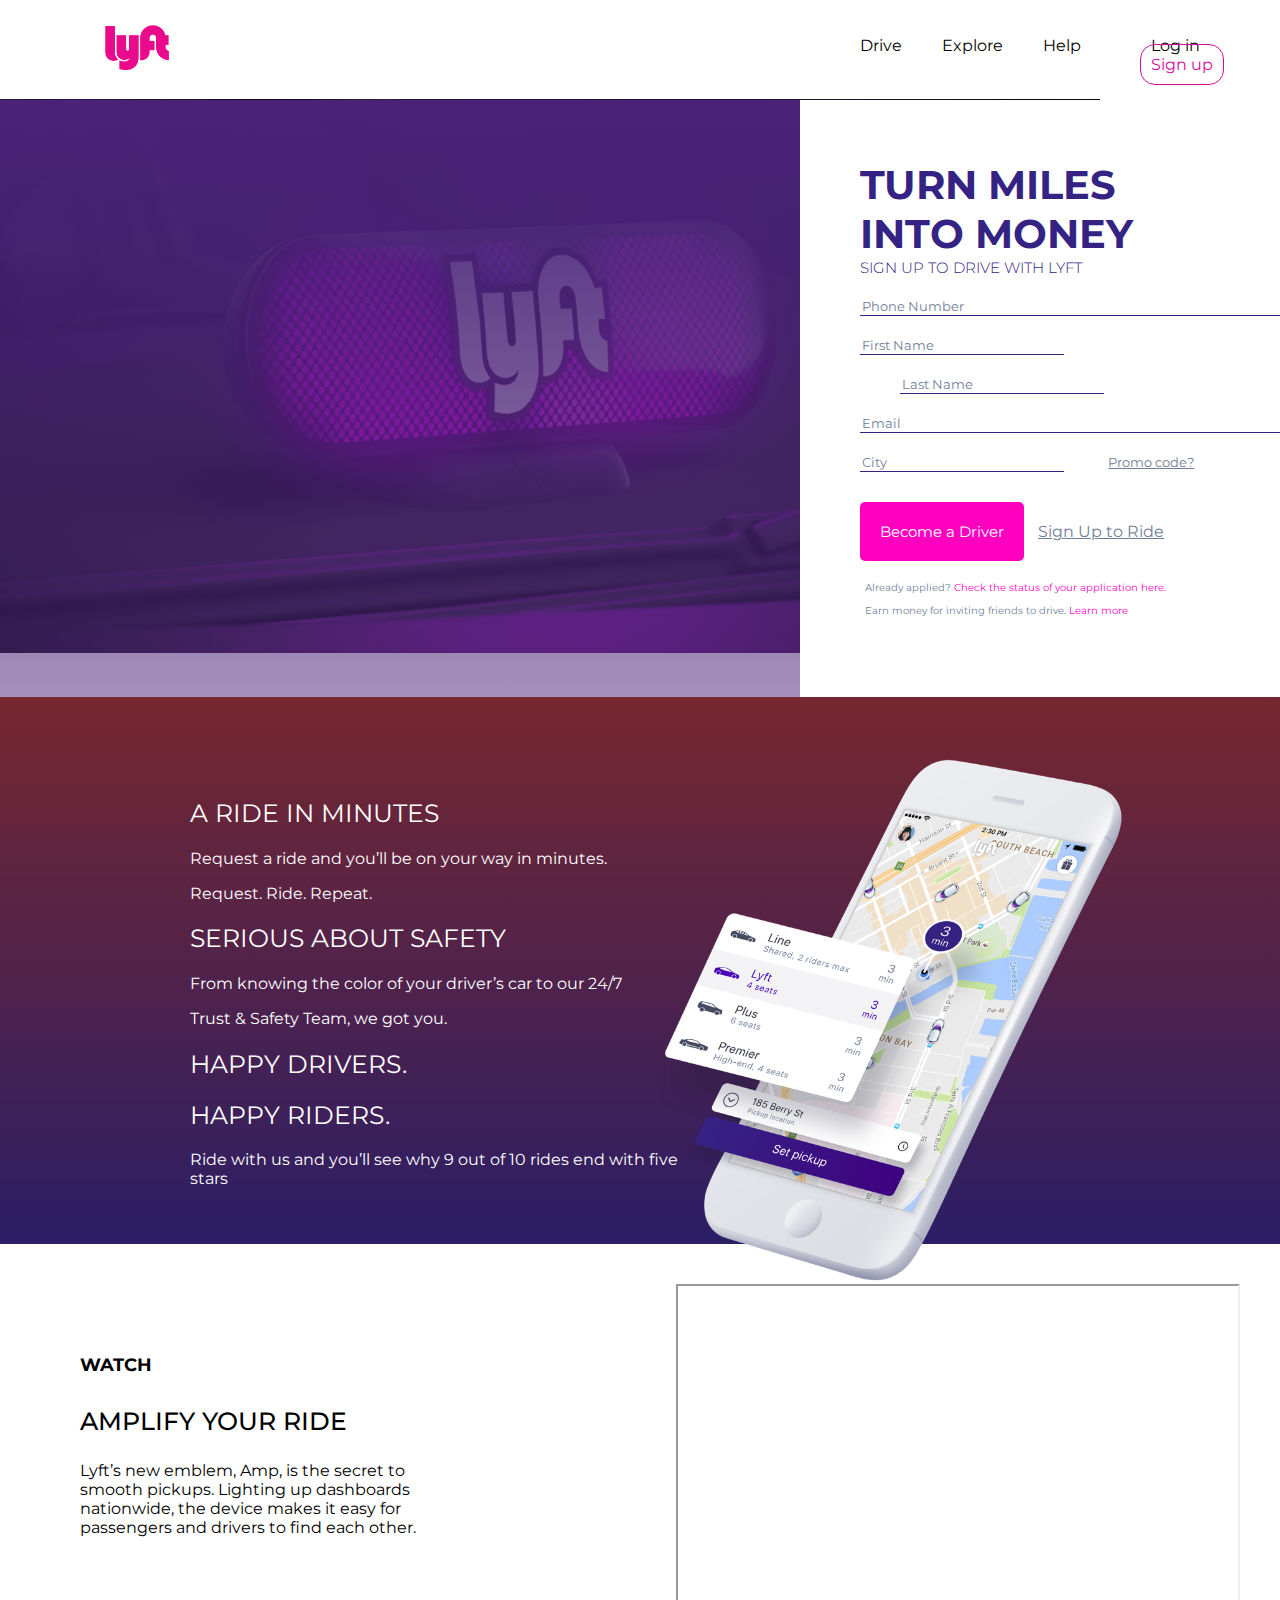
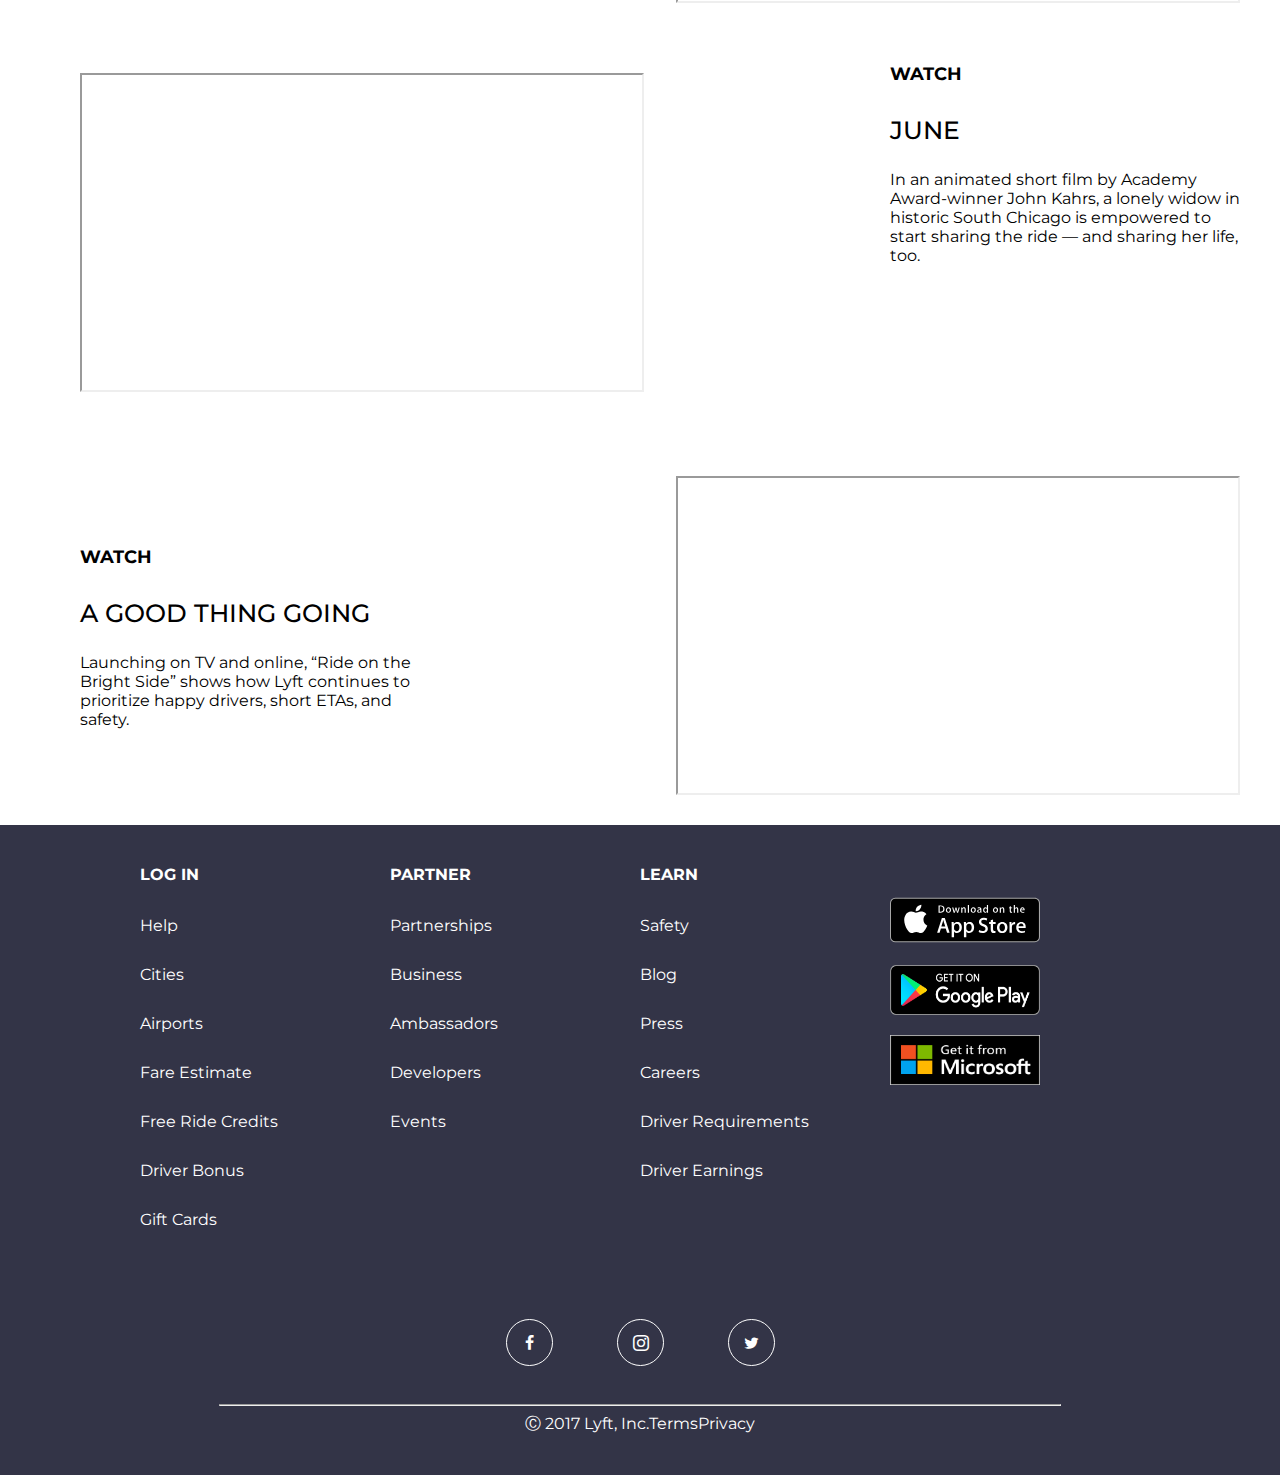
==== commit ce9f178d: "Merge branch 'footer' into Join" ====
--- a/index.html
+++ b/index.html
@@ -21,7 +21,7 @@
 				</ul>
 				<div>
 					<a href="">Log in</a>
-					<a href="">Sign up</a>
+					<a href="" class="sign-up">Sign up</a>
 				</div>
 			</nav>	
 		</div>	
@@ -106,10 +106,50 @@
 		</div>
 	</section>
 
-	
-
-
-
+	<footer>
+		<div class="foot-right">
+			<div class="foot-one foot">
+				<h4>LOG IN</h4>
+				<a href="">Help</a>
+				<a href="">Cities</a>
+				<a href="">Airports</a>
+				<a href="">Fare Estimate</a>
+				<a href="">Free Ride Credits</a>
+				<a href="">Driver Bonus</a>
+				<a href="">Gift Cards</a>
+			</div>
+			<div class="foot-two foot">
+				<h4>PARTNER</h4>
+				<a href="">Partnerships</a>
+				<a href="">Business</a>
+				<a href="">Ambassadors</a>
+				<a href="">Developers</a>
+				<a href="">Events</a>
+			</div>
+			<div class="foot-three foot">
+				<h4>LEARN</h4>
+				<a href="">Safety</a>
+				<a href="">Blog</a>
+				<a href="">Press</a>
+				<a href="">Careers</a>
+				<a href="">Driver Requirements</a>
+				<a href="">Driver Earnings</a>
+			</div>
+		</div>
+		<div class="foot-right box2">
+			<img src="assets/img/apple-store.svg" alt="" class="foot-img">
+			<img src="assets/img/google-play.png" alt="" class="foot-img">
+			<img src="assets/img/microsoft.png" alt="" class="foot-img">
+		</div>
+		<div class="social">
+			<div class="icon-bord"><span class="icon icon-facebook"></span></div>
+			<div class="icon-bord"><span class="icon icon-instagram"></span></div>
+			<div class="icon-bord"><span class="icon icon-twitter"></span>
+			</div>		
+		<hr>
+		<span>&#9400; 2017 Lyft, Inc.TermsPrivacy</span>
+		</div>
+	</footer>
 
 
 	<script type="text/javascript" src="assets/js/app.js" ></script>
--- a/assets/css/main.css
+++ b/assets/css/main.css
@@ -52,7 +52,8 @@
 	border-radius:  15px;
 	padding: 10px 10px;
 }
-div > a:nth-child(2){
+/*div > a:nth-child(2){*/
+.sign-up{
 	color: #D50D9F;
 	border-color: #D50D9F;
 
@@ -204,4 +205,70 @@
 /*FOOTER*/
 footer{
 	background: #333447;
-}+	position: relative;
+}
+.foot{
+	margin-left: 120px;
+	/*display: inline-block;*/
+}
+h4{
+	color: white;
+	margin-left: 20px;
+	margin-top: 40px;
+}
+.foot-two{
+	/*margin-bottom: 100px;*/
+	position: absolute;
+	top: 0;
+	left:250px;
+}
+.foot-three{
+	position: absolute;
+	top: 0;
+	left: 500px;
+}
+.foot > a{
+	display: block;
+	border: none;
+	color: #fff;
+}
+.foot > a:hover{
+	color: #D50D9F;
+	text-decoration: underline;
+}
+.foot-right{
+	display: inline-block;
+}
+.box2{
+	/*margin-left: 120px;*/
+	position: absolute;
+	top: 50px;
+	right: 220px;
+}
+.foot-img{
+	width: 150px;
+	height: 50px;
+	display: block;
+	margin: 20px;
+}
+/*SOCIAL*/
+.social{
+	width: 1200px;
+	margin: 0 auto;
+	text-align: center;
+	color: #fff;
+	padding:40px;
+	/*padding-bottom: 40px;*/
+}
+.icon-bord{
+	border:1px solid #fff;
+	border-radius: 50%;
+	display: inline-block;
+	padding: 15px;
+	width: 15px;
+	height: 15px;
+	margin: 30px;
+}
+hr{
+	width: 70%;
+};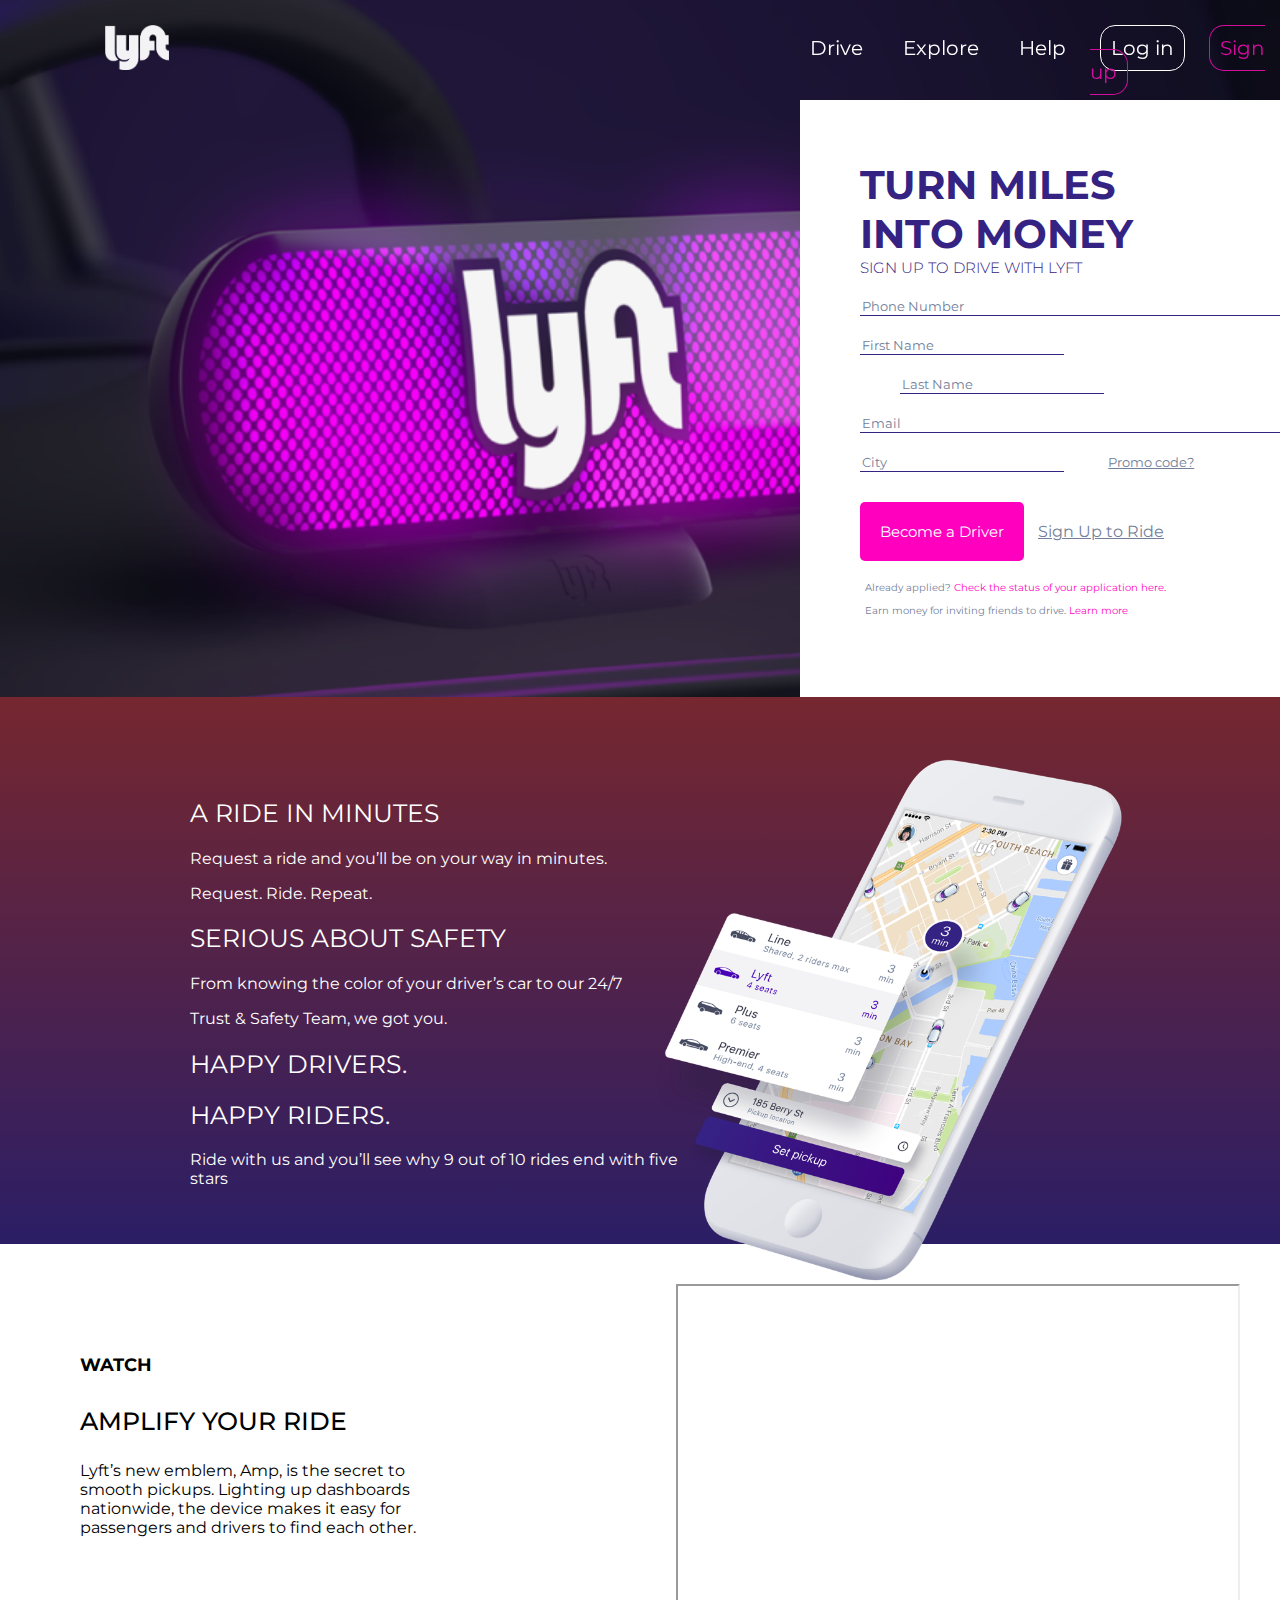
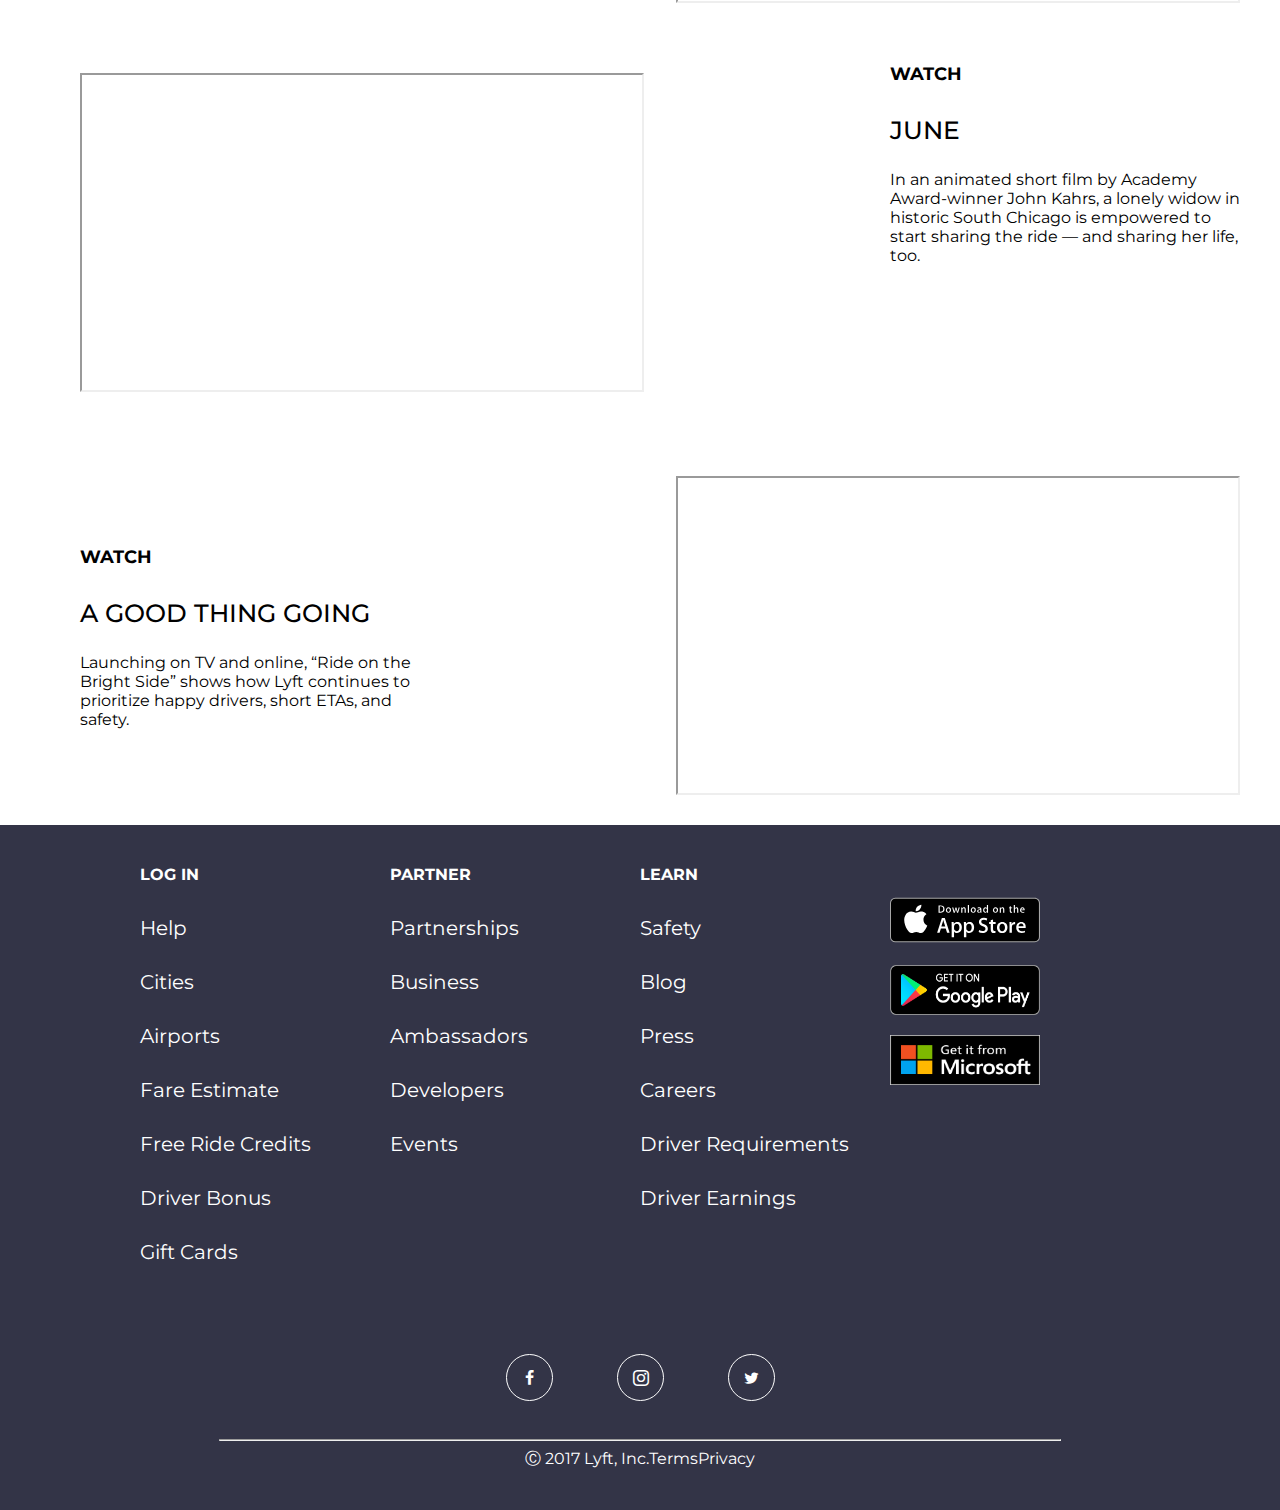
==== commit 8d71abdc: "header estilos" ====
--- a/index.html
+++ b/index.html
@@ -12,7 +12,8 @@
 <body>
 	<header>
 		<div>
-			<img src="assets/img/logo-pink.png" alt="logo-pink" id="fondo">
+			<!-- <img src="assets/img/logo-pink.png" alt="logo-pink" id="fondo"> -->
+			<img src="assets/img/logo-white.png" alt="logo-white" id="fondo">
 			<nav>
 				<ul>
 					<li><a href="">Drive</a></li>
--- a/assets/css/main.css
+++ b/assets/css/main.css
@@ -9,16 +9,15 @@
 	padding: 0;
 }
 header{
-	/*overflow: auto;*/
 	position: fixed;
 	top: 0;
 	width: 100%;
 	z-index: 10;
-	background: #fff;
-	
-
-}
-
+	background: none;
+	/*background:	-webkit-linear-gradient(left, rgba(75, 34, 120,0) 0%, rgba(75, 34, 120,0.9) 30%, rgba(75, 34, 120,1) 90%, rgba(75, 34, 120,1) 100%);
+	background:	-o-linear-gradient(left, rgba(75, 34, 120,0) 0%, rgba(75, 34, 120,0.9) 30%, rgba(75, 34, 120,1) 90%, rgba(75, 34, 120,1) 100%);
+	background:	linear-gradient(to right, rgba(75, 34, 120,0) 0%, rgba(75, 34, 120,0.9) 30%, rgba(75, 34, 120,1) 90%, rgba(75, 34, 120,1) 100%);;
+*/}
 #fondo{
 	width: 5%;
 	height: 5%
@@ -32,7 +31,7 @@
 	top: 20px;
 }
 ul{
-	margin-left: 800px;
+	margin-left: 750px;
 	}
 li{
 	float: left;
@@ -41,11 +40,12 @@
 a{
 	margin: 10px;
 	padding: 10px;
-	color: #000;
+	color: #fff;
 	text-decoration: none;
+	font-size: 20px;
 }
 nav > div{
-	margin-left: 1130px;
+	margin-left: 1090px;
 }
 div > a{
 	border: 1px solid white;
@@ -71,17 +71,18 @@
 
 }
 #registro{
+	background: rgba(41, 38, 62,1);
+	background:linear-gradient(rgba(75,34,120,1) 0%, rgba(75,34,120,0.5) 100%);
+	
+}
+#container{	
 	position: relative;
 	background-image: url("../img/fondo.png");
-	/*background-size: 100% 100%;*/
+	background-size: 130% 130%;
 	background-repeat: no-repeat;
-	background-position: -100px 35%;
+	background-position: -300px 35%;
 	padding-top: 100px;
-	
-}
-#container{
-	background: rgba(75,34,120,1);
-	background:linear-gradient(rgba(75,34,120,1) 0%, rgba(75,34,120,0.5) 100%);
+
 	
 }
 h1{
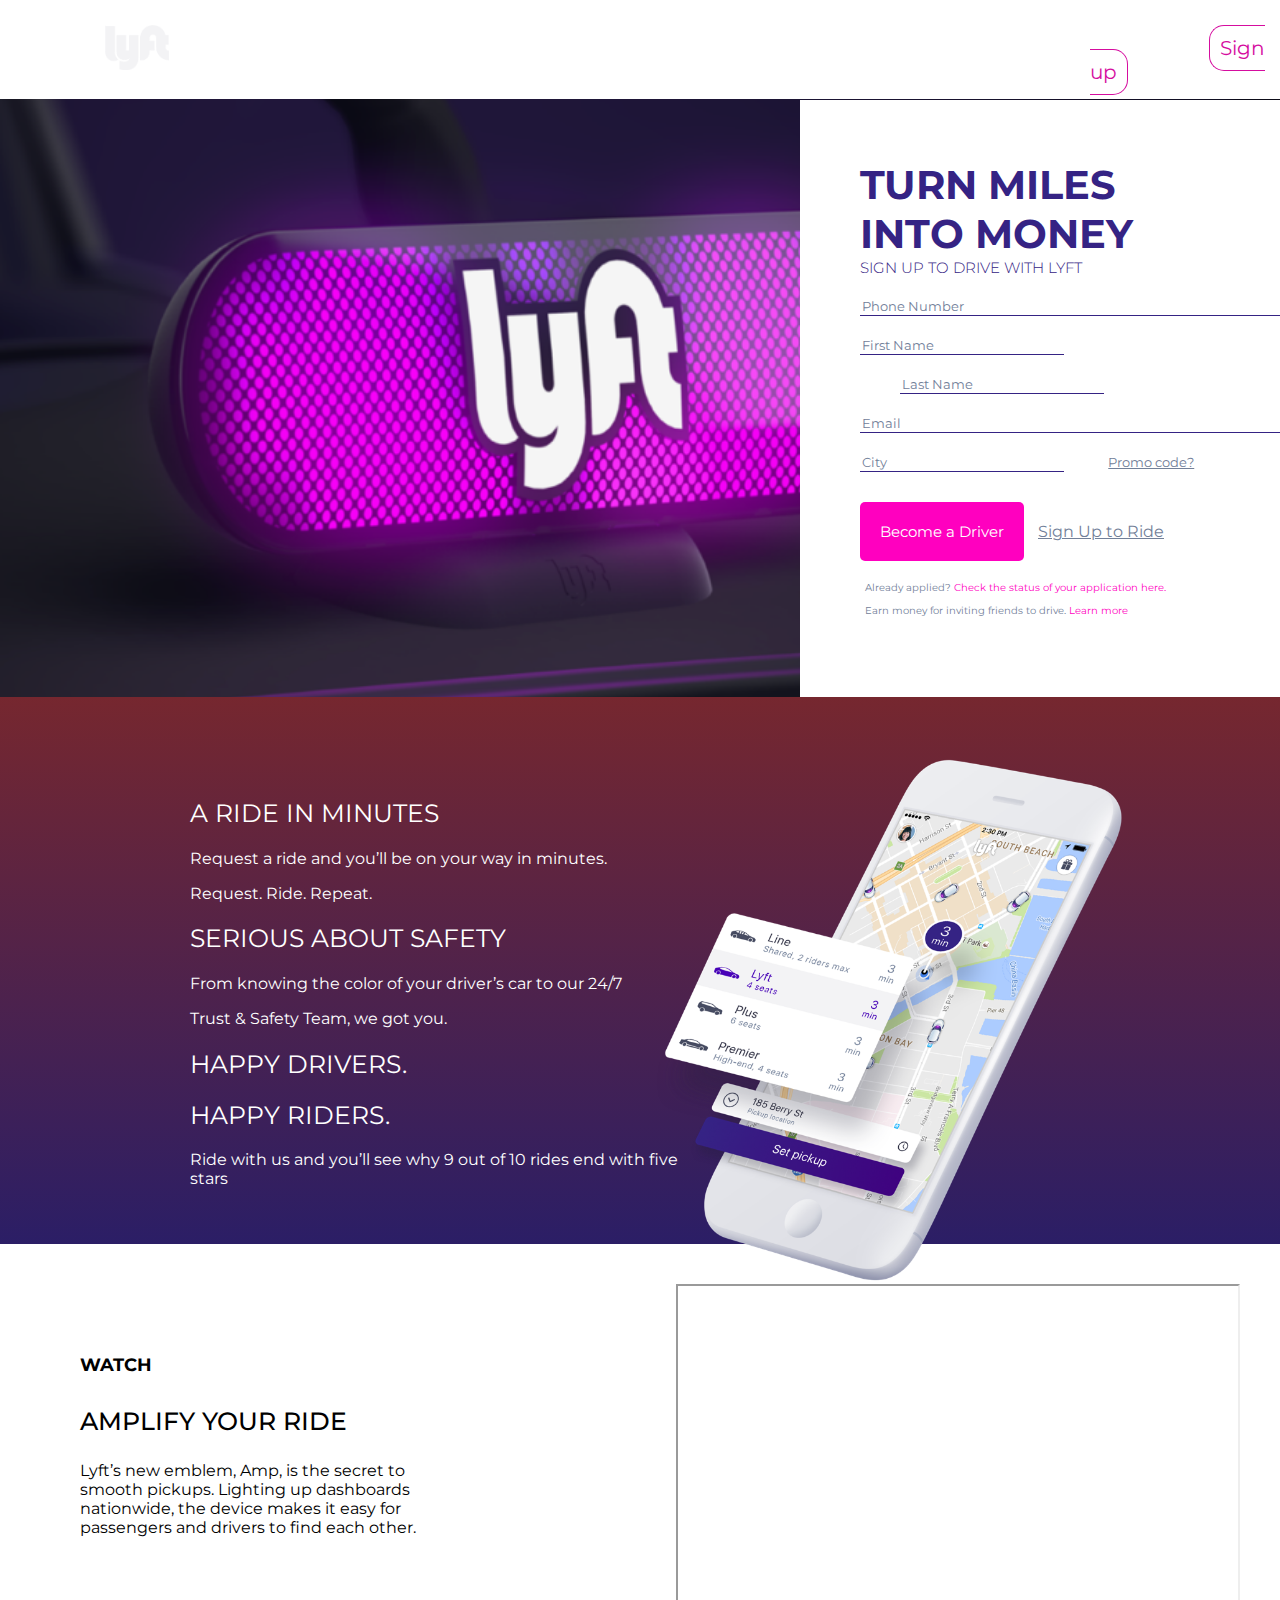
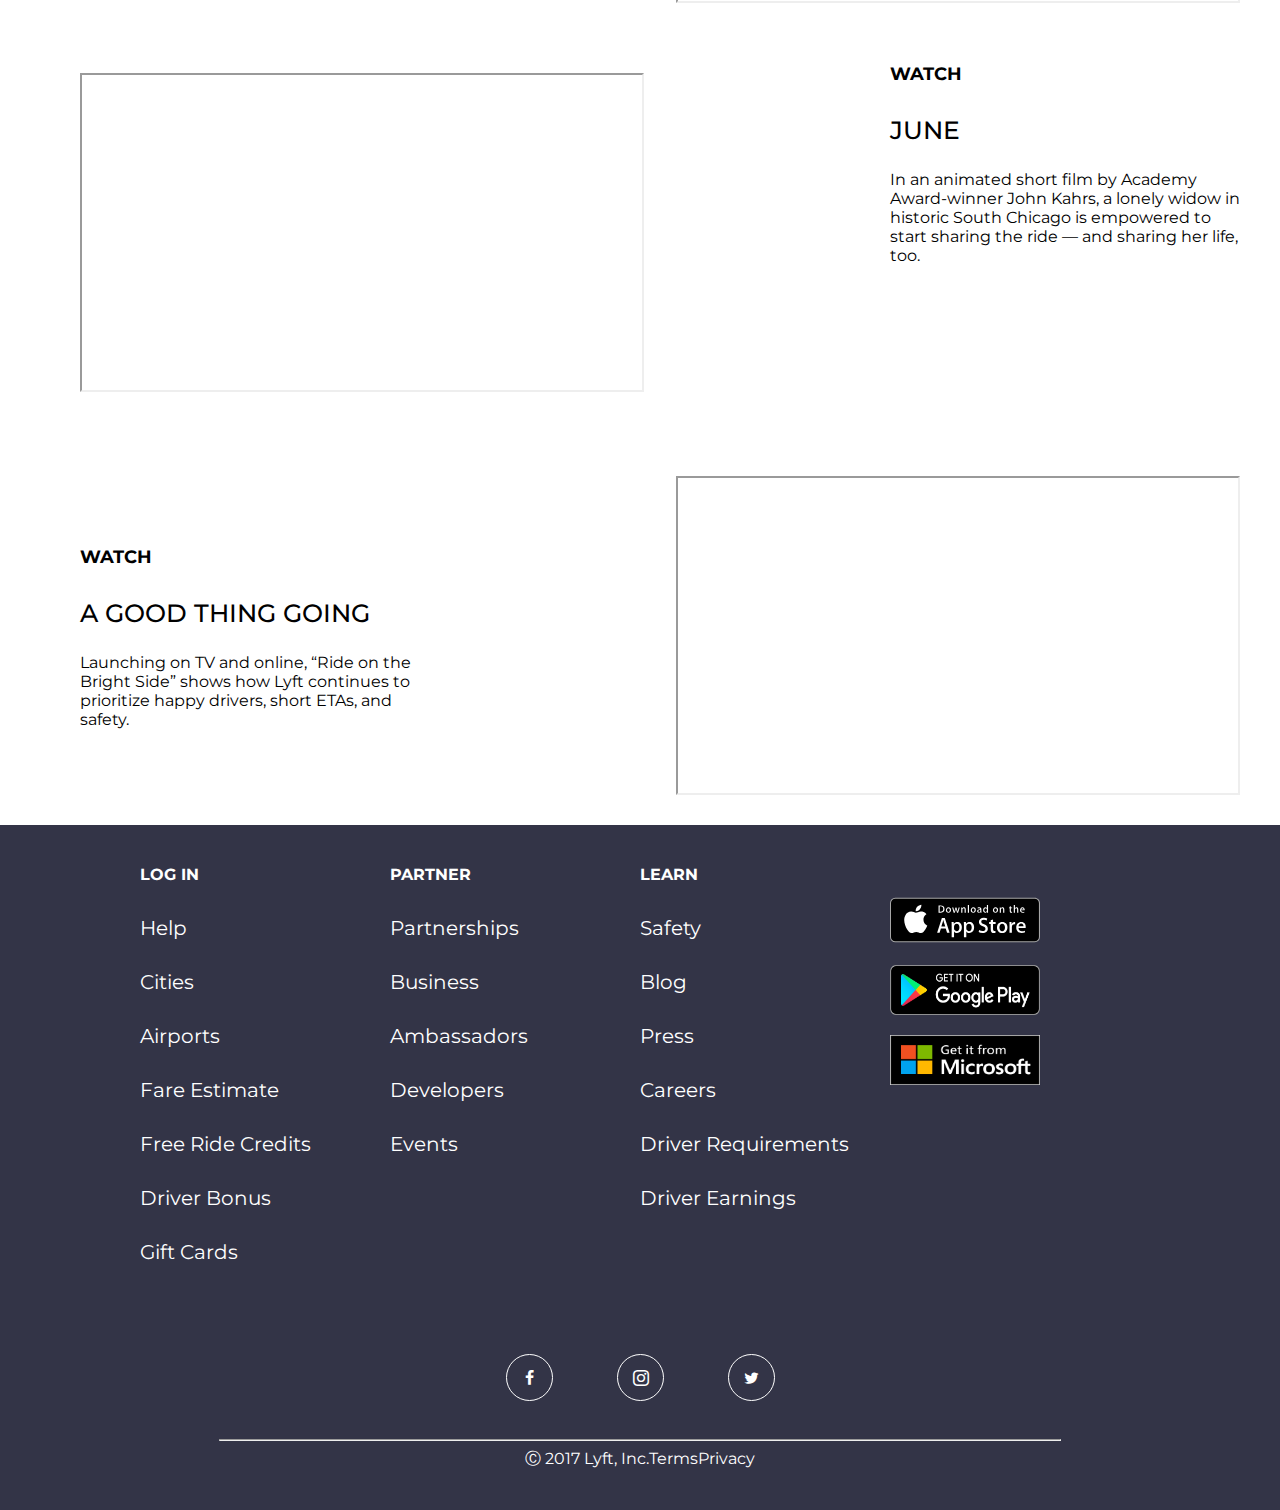
==== commit 04c8404c: "change header" ====
--- a/index.html
+++ b/index.html
@@ -11,9 +11,9 @@
 </head>
 <body>
 	<header>
-		<div>
-			<!-- <img src="assets/img/logo-pink.png" alt="logo-pink" id="fondo"> -->
-			<img src="assets/img/logo-white.png" alt="logo-white" id="fondo">
+		<div id="header" class="run" >
+			<!-- <img id="img-pink" src="assets/img/logo-pink.png" alt="logo-pink"> -->
+			<img id="img-white" src="assets/img/logo-white.png" alt="logo-white">
 			<nav>
 				<ul>
 					<li><a href="">Drive</a></li>
--- a/assets/css/main.css
+++ b/assets/css/main.css
@@ -18,7 +18,12 @@
 	background:	-o-linear-gradient(left, rgba(75, 34, 120,0) 0%, rgba(75, 34, 120,0.9) 30%, rgba(75, 34, 120,1) 90%, rgba(75, 34, 120,1) 100%);
 	background:	linear-gradient(to right, rgba(75, 34, 120,0) 0%, rgba(75, 34, 120,0.9) 30%, rgba(75, 34, 120,1) 90%, rgba(75, 34, 120,1) 100%);;
 */}
-#fondo{
+.run{
+	background: #FFF;
+	color:#000;
+}
+
+#img-pink,#img-white{
 	width: 5%;
 	height: 5%
 	margin: 10px;
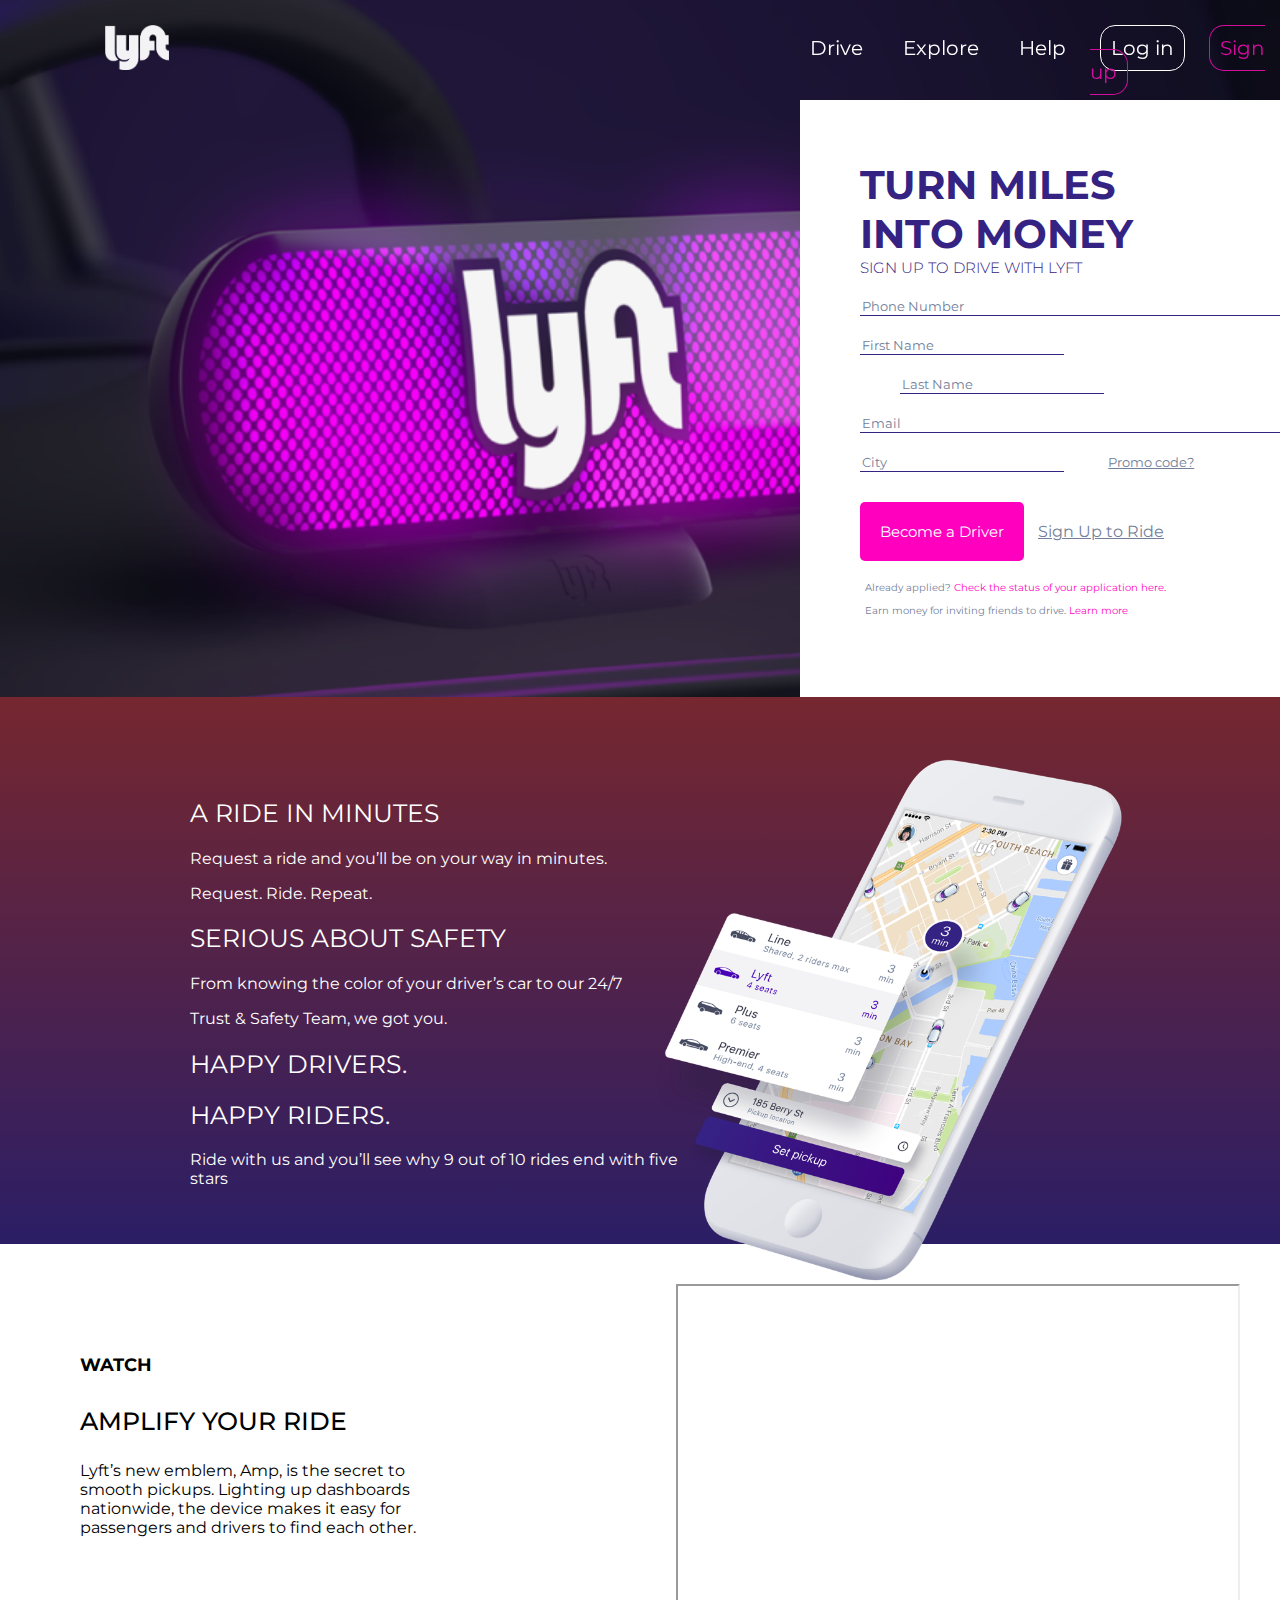
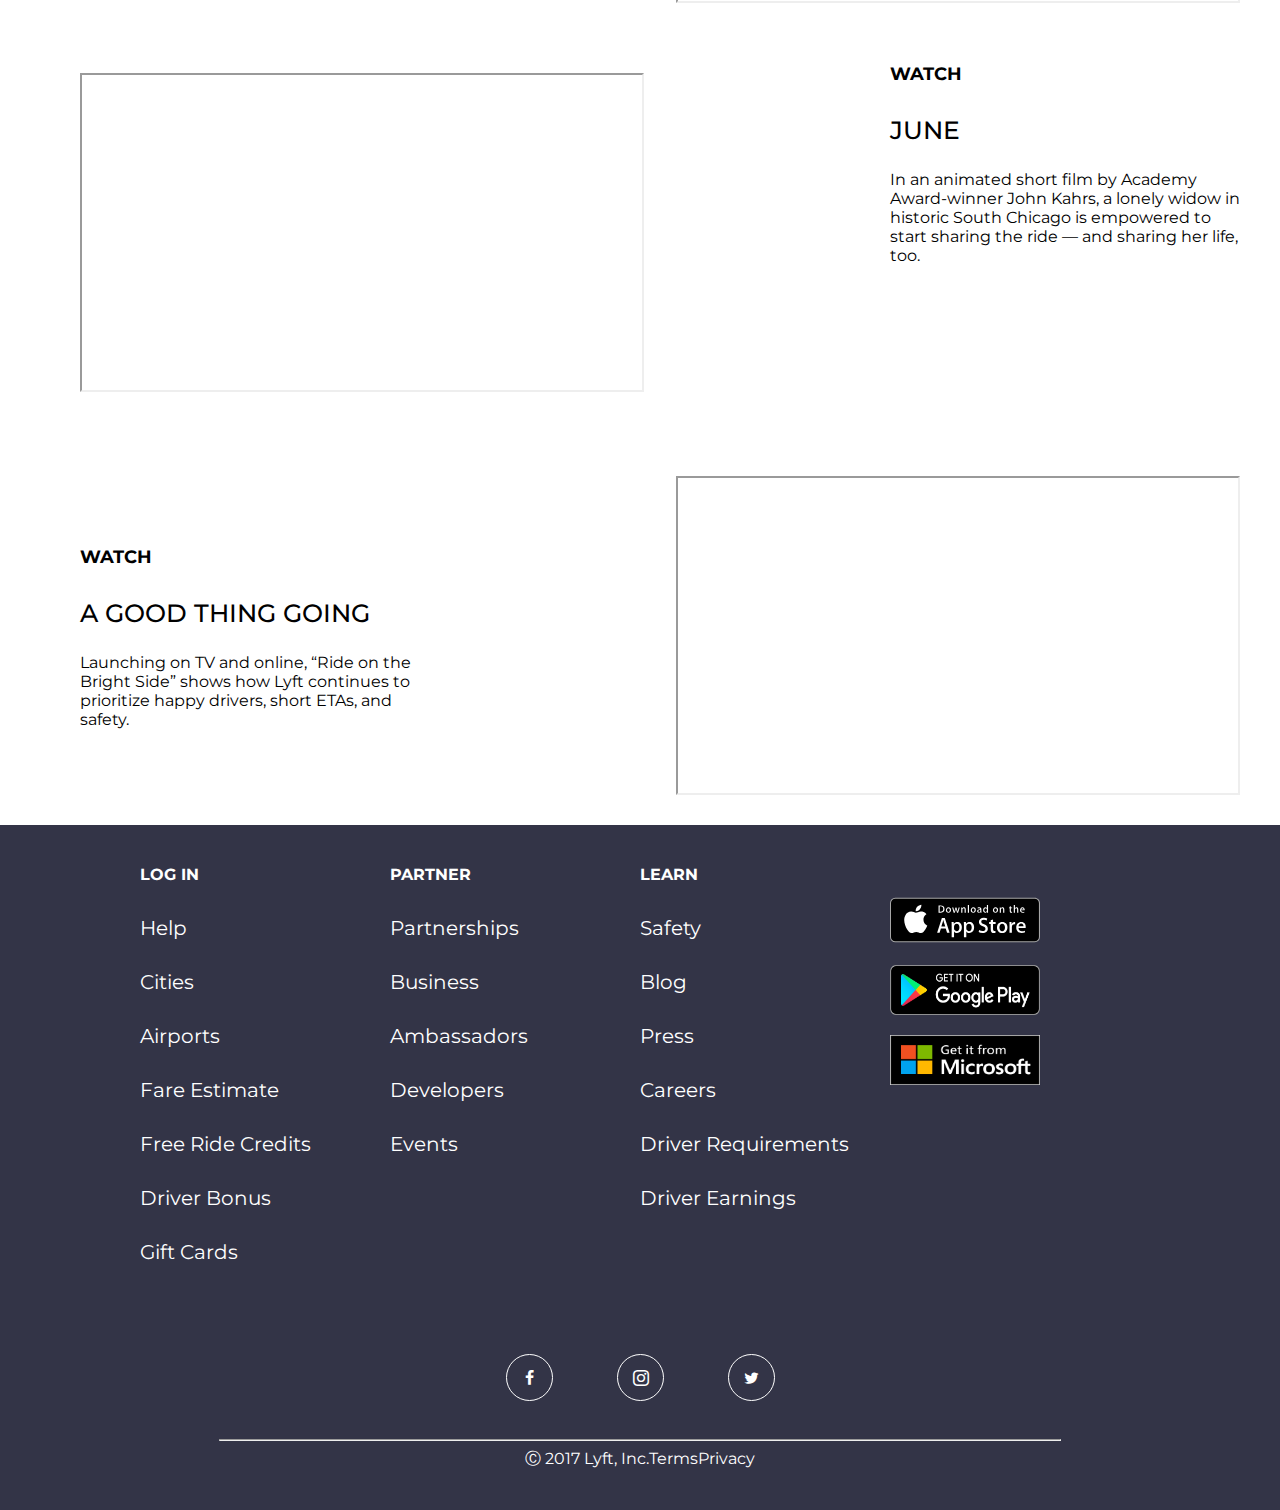
==== commit 4a780dcb: "try" ====
--- a/index.html
+++ b/index.html
@@ -11,18 +11,18 @@
 </head>
 <body>
 	<header>
-		<div id="header" class="run" >
+		<div id="header">
 			<!-- <img id="img-pink" src="assets/img/logo-pink.png" alt="logo-pink"> -->
 			<img id="img-white" src="assets/img/logo-white.png" alt="logo-white">
 			<nav>
 				<ul>
-					<li><a href="">Drive</a></li>
-					<li><a href="">Explore</a></li>
-					<li><a href="">Help</a></li>
+					<li><a class="change" href="">Drive</a></li>
+					<li><a class="change" href="">Explore</a></li>
+					<li><a class="change" href="">Help</a></li>
 				</ul>
 				<div>
-					<a href="">Log in</a>
-					<a href="" class="sign-up">Sign up</a>
+					<a class="change" href="">Log in</a>
+					<a href="" class="sign-up change">Sign up</a>
 				</div>
 			</nav>	
 		</div>	
@@ -36,20 +36,20 @@
 				<div>
 					<form action="">
 						<div>
-							<input type="tel" placeholder="Phone Number">
+							<input id="phoneNumber" type="tel" placeholder="Phone Number" required="" pattern=".\+\d{2}.\s\d{3}\-\d{6}">
 						</div>
 						<div>
-							<input class="middle" type="text" placeholder="First Name">
+							<input id="name" class="middle" type="text" placeholder="First Name" required="" pattern="">
 						
 						<span class="right">
-							<input class="middle" type="text" placeholder="Last Name" id="lastname">
+							<input class="middle" type="text" placeholder="Last Name" id="lastname" required="">
 						</span>
 						</div>
 						<div>
-							<input type="email" placeholder="Email">
+							<input id="email" type="email" placeholder="Email" required="">
 						</div>
 						<div>
-							<input class="middle" type="text" placeholder="City">
+							<input id="city" class="middle" type="text" placeholder="City" required="">
 						
 						<span class="right"><ins>Promo code?</ins></span>
 						</div>
